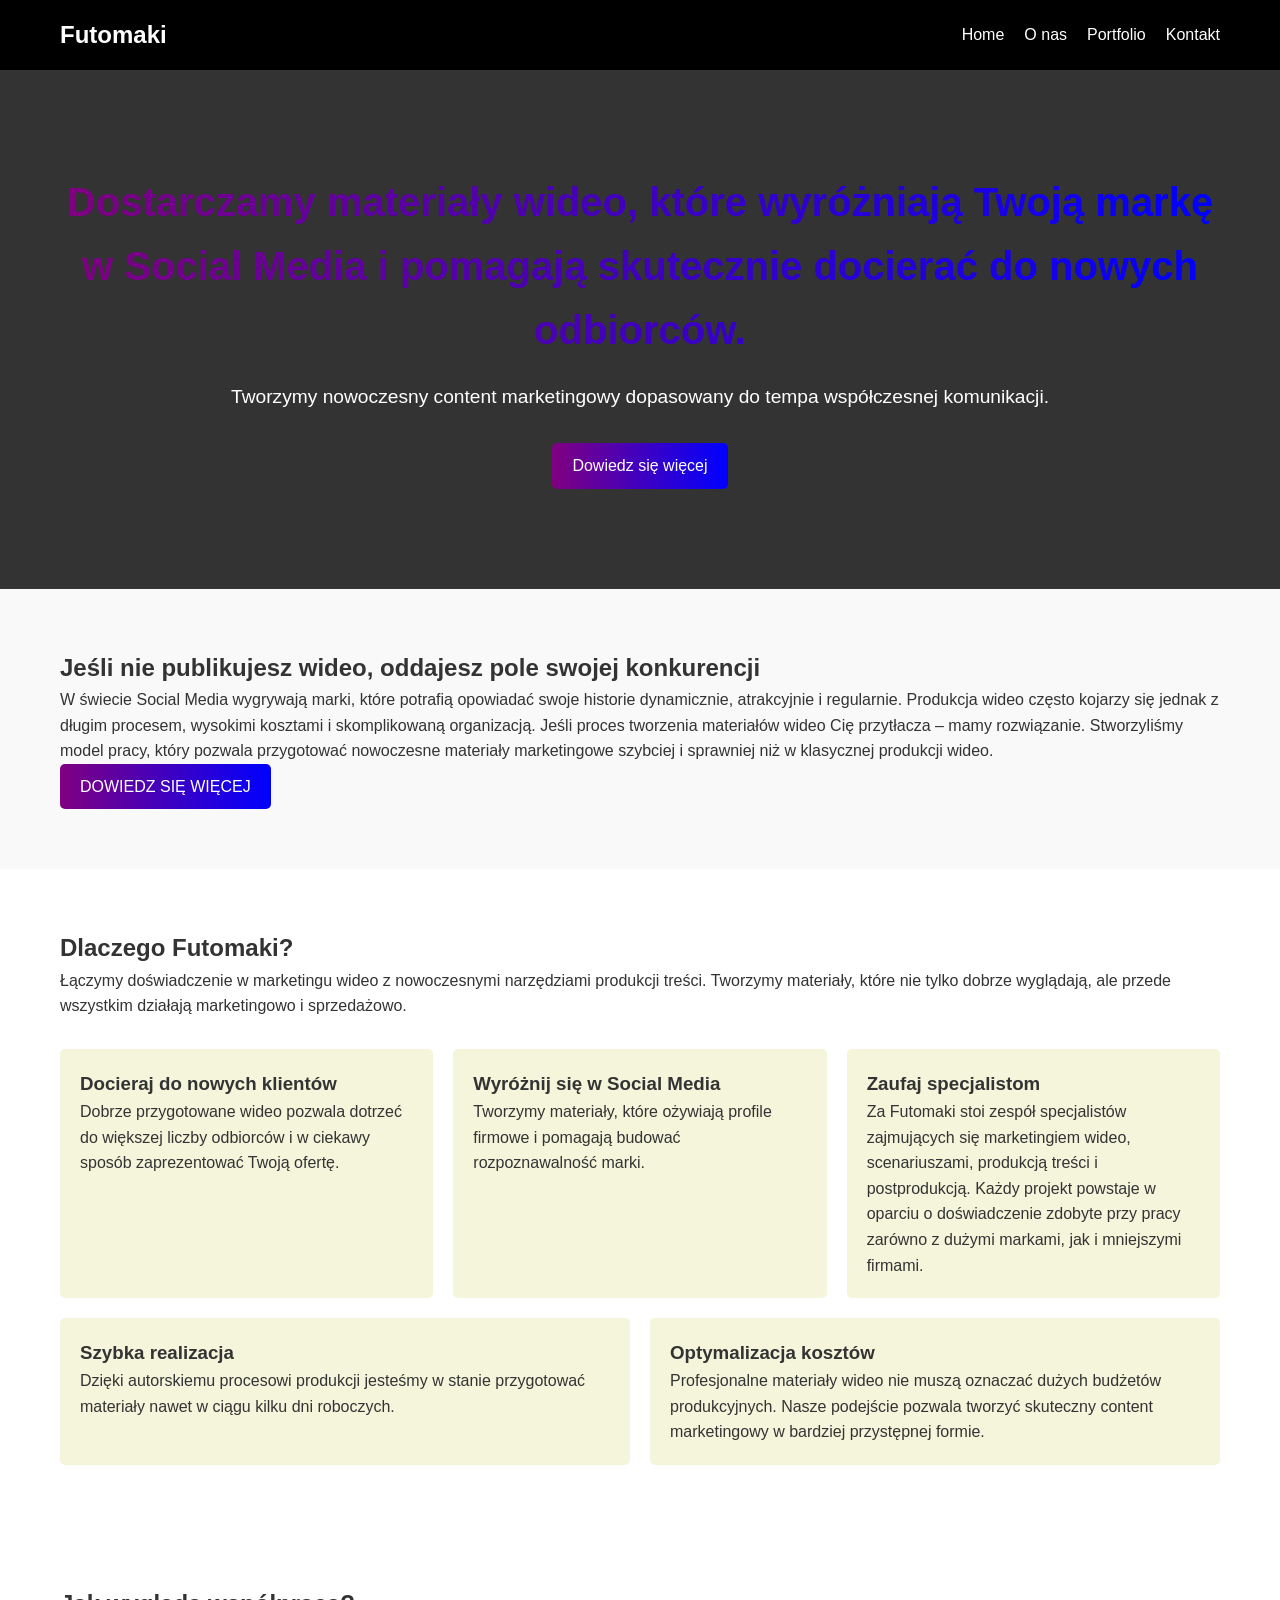
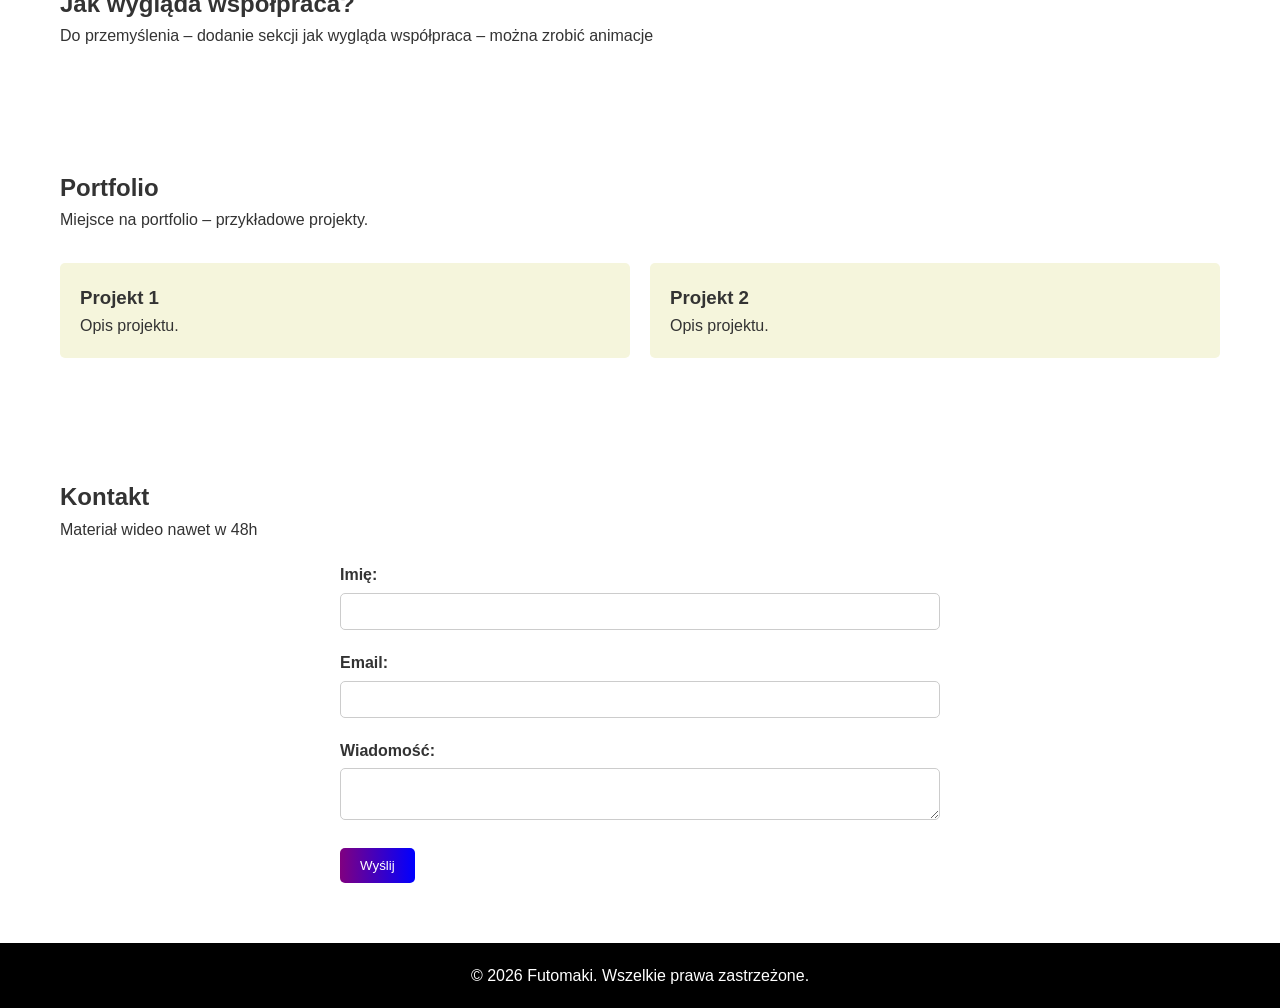
==== index.html @ 2000d6f4 "first commit" ====
<!DOCTYPE html>
<html lang="pl">
<head>
    <meta charset="UTF-8">
    <meta name="viewport" content="width=device-width, initial-scale=1.0">
    <title>Futomaki - Produkcja Materiałów Wideo</title>
    <link rel="stylesheet" href="styles.css">
</head>
<body>
    <header>
        <nav>
            <div class="container">
                <h1>Futomaki</h1>
                <ul>
                    <li><a href="#home">Home</a></li>
                    <li><a href="#about">O nas</a></li>
                    <li><a href="#portfolio">Portfolio</a></li>
                    <li><a href="#contact">Kontakt</a></li>
                </ul>
            </div>
        </nav>
    </header>

    <section id="home" class="hero">
        <div class="container">
            <h2>Dostarczamy materiały wideo, które wyróżniają Twoją markę w Social Media i pomagają skutecznie docierać do nowych odbiorców.</h2>
            <p>Tworzymy nowoczesny content marketingowy dopasowany do tempa współczesnej komunikacji.</p>
            <a href="#about" class="btn">Dowiedz się więcej</a>
        </div>
    </section>

    <section id="about" class="about">
        <div class="container">
            <h2>Jeśli nie publikujesz wideo, oddajesz pole swojej konkurencji</h2>
            <p>W świecie Social Media wygrywają marki, które potrafią opowiadać swoje historie dynamicznie, atrakcyjnie i regularnie. Produkcja wideo często kojarzy się jednak z długim procesem, wysokimi kosztami i skomplikowaną organizacją. Jeśli proces tworzenia materiałów wideo Cię przytłacza – mamy rozwiązanie. Stworzyliśmy model pracy, który pozwala przygotować nowoczesne materiały marketingowe szybciej i sprawniej niż w klasycznej produkcji wideo.</p>
            <a href="#contact" class="btn">DOWIEDZ SIĘ WIĘCEJ</a>
        </div>
    </section>

    <section class="why">
        <div class="container">
            <h2>Dlaczego Futomaki?</h2>
            <p>Łączymy doświadczenie w marketingu wideo z nowoczesnymi narzędziami produkcji treści. Tworzymy materiały, które nie tylko dobrze wyglądają, ale przede wszystkim działają marketingowo i sprzedażowo.</p>
            <div class="benefits">
                <div class="benefit">
                    <h3>Docieraj do nowych klientów</h3>
                    <p>Dobrze przygotowane wideo pozwala dotrzeć do większej liczby odbiorców i w ciekawy sposób zaprezentować Twoją ofertę.</p>
                </div>
                <div class="benefit">
                    <h3>Wyróżnij się w Social Media</h3>
                    <p>Tworzymy materiały, które ożywiają profile firmowe i pomagają budować rozpoznawalność marki.</p>
                </div>
                <div class="benefit">
                    <h3>Zaufaj specjalistom</h3>
                    <p>Za Futomaki stoi zespół specjalistów zajmujących się marketingiem wideo, scenariuszami, produkcją treści i postprodukcją. Każdy projekt powstaje w oparciu o doświadczenie zdobyte przy pracy zarówno z dużymi markami, jak i mniejszymi firmami.</p>
                </div>
                <div class="benefit">
                    <h3>Szybka realizacja</h3>
                    <p>Dzięki autorskiemu procesowi produkcji jesteśmy w stanie przygotować materiały nawet w ciągu kilku dni roboczych.</p>
                </div>
                <div class="benefit">
                    <h3>Optymalizacja kosztów</h3>
                    <p>Profesjonalne materiały wideo nie muszą oznaczać dużych budżetów produkcyjnych. Nasze podejście pozwala tworzyć skuteczny content marketingowy w bardziej przystępnej formie.</p>
                </div>
            </div>
        </div>
    </section>

    <section class="process">
        <div class="container">
            <h2>Jak wygląda współpraca?</h2>
            <p>Do przemyślenia – dodanie sekcji jak wygląda współpraca – można zrobić animacje</p>
            <!-- Placeholder for animations or steps -->
        </div>
    </section>

    <section id="portfolio" class="portfolio">
        <div class="container">
            <h2>Portfolio</h2>
            <p>Miejsce na portfolio – przykładowe projekty.</p>
            <div class="projects">
                <div class="project">
                    <h3>Projekt 1</h3>
                    <p>Opis projektu.</p>
                    <!-- Placeholder for video or image -->
                </div>
                <div class="project">
                    <h3>Projekt 2</h3>
                    <p>Opis projektu.</p>
                </div>
                <!-- Add more as needed -->
            </div>
        </div>
    </section>

    <section id="contact" class="contact">
        <div class="container">
            <h2>Kontakt</h2>
            <p>Materiał wideo nawet w 48h</p>
            <form action="#" method="post">
                <label for="name">Imię:</label>
                <input type="text" id="name" name="name" required>
                
                <label for="email">Email:</label>
                <input type="email" id="email" name="email" required>
                
                <label for="message">Wiadomość:</label>
                <textarea id="message" name="message" required></textarea>
                
                <button type="submit" class="btn">Wyślij</button>
            </form>
        </div>
    </section>

    <footer>
        <div class="container">
            <p>&copy; 2026 Futomaki. Wszelkie prawa zastrzeżone.</p>
        </div>
    </footer>
</body>
</html>
---- styles.css ----
/* Reset and base styles */
* {
    margin: 0;
    padding: 0;
    box-sizing: border-box;
}

body {
    font-family: Arial, sans-serif;
    line-height: 1.6;
    color: #333;
    background-color: #f5f5dc; /* Beżowe tło */
}

.container {
    max-width: 1200px;
    margin: 0 auto;
    padding: 0 20px;
}

/* Header */
header {
    background-color: #000;
    color: #fff;
    padding: 1rem 0;
}

nav .container {
    display: flex;
    justify-content: space-between;
    align-items: center;
}

nav h1 {
    font-size: 1.5rem;
}

nav ul {
    list-style: none;
    display: flex;
}

nav ul li {
    margin-left: 20px;
}

nav ul li a {
    color: #fff;
    text-decoration: none;
}

/* Hero */
.hero {
    background-color: #333;
    color: #fff;
    padding: 100px 0;
    text-align: center;
}

.hero h2 {
    font-size: 2.5rem;
    margin-bottom: 20px;
    background: linear-gradient(to right, #800080, #0000ff); /* Fioletowy do niebieskiego */
    -webkit-background-clip: text;
    -webkit-text-fill-color: transparent;
    background-clip: text;
}

.hero p {
    font-size: 1.2rem;
    margin-bottom: 30px;
}

.btn {
    display: inline-block;
    background: linear-gradient(to right, #800080, #0000ff);
    color: #fff;
    padding: 10px 20px;
    text-decoration: none;
    border-radius: 5px;
    transition: background-color 0.3s;
}

.btn:hover {
    background-color: #0056b3;
}

/* Sections */
.about, .why, .process, .portfolio, .contact {
    padding: 60px 0;
    background-color: #fff;
}

.about {
    background-color: #f9f9f9;
}

.why .benefits {
    display: flex;
    flex-wrap: wrap;
    gap: 20px;
    margin-top: 30px;
}

.benefit {
    flex: 1 1 300px;
    padding: 20px;
    background-color: #f5f5dc;
    border-radius: 5px;
}

.portfolio .projects {
    display: flex;
    flex-wrap: wrap;
    gap: 20px;
    margin-top: 30px;
}

.project {
    flex: 1 1 300px;
    padding: 20px;
    background-color: #f5f5dc;
    border-radius: 5px;
}

/* Contact Form */
.contact form {
    max-width: 600px;
    margin: 0 auto;
}

.contact label {
    display: block;
    margin-top: 20px;
    font-weight: bold;
}

.contact input, .contact textarea {
    width: 100%;
    padding: 10px;
    margin-top: 5px;
    border: 1px solid #ccc;
    border-radius: 5px;
}

.contact button {
    margin-top: 20px;
    padding: 10px 20px;
    background-color: #007bff;
    color: #fff;
    border: none;
    border-radius: 5px;
    cursor: pointer;
}

.contact button:hover {
    background-color: #0056b3;
}

/* Footer */
footer {
    background-color: #000;
    color: #fff;
    text-align: center;
    padding: 20px 0;
}

/* Responsive */
@media (max-width: 768px) {
    nav .container {
        flex-direction: column;
    }
    
    nav ul {
        margin-top: 10px;
    }
    
    .hero h2 {
        font-size: 2rem;
    }
    
    .benefits, .projects {
        flex-direction: column;
    }
}
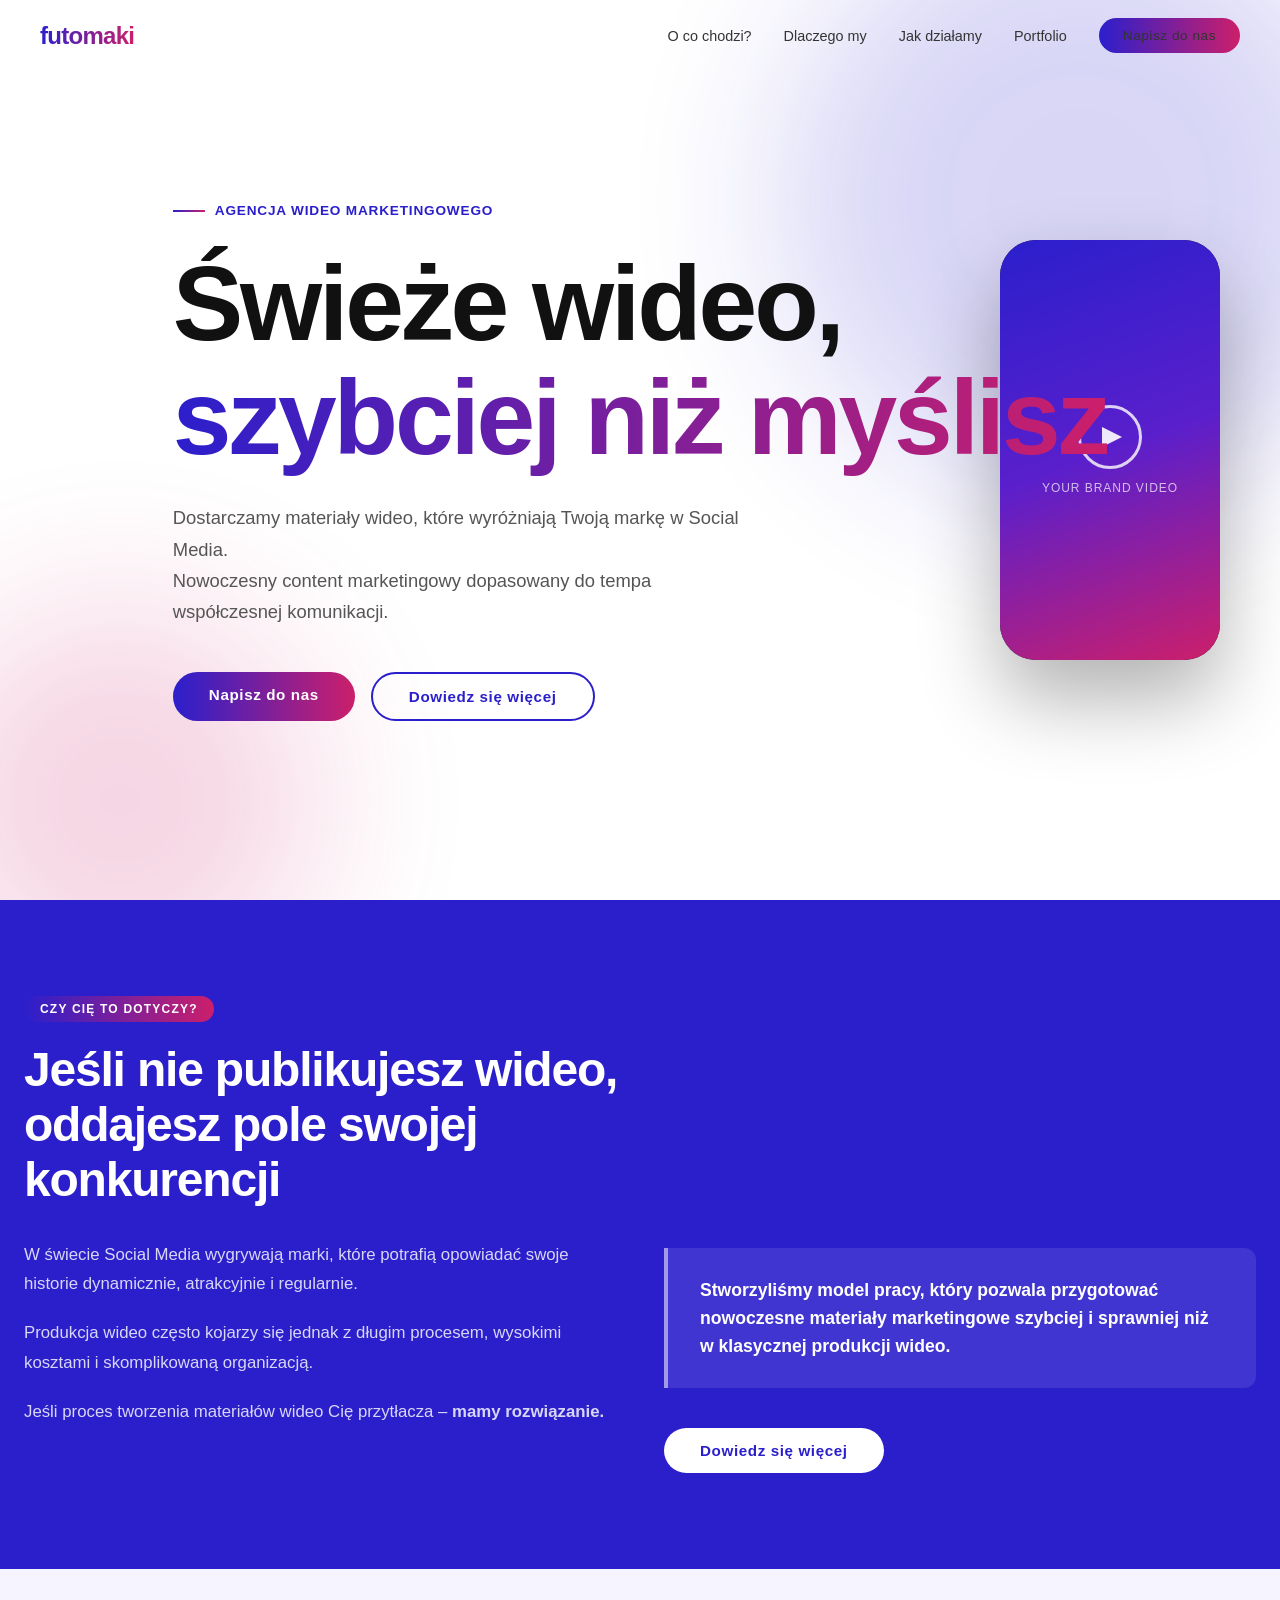
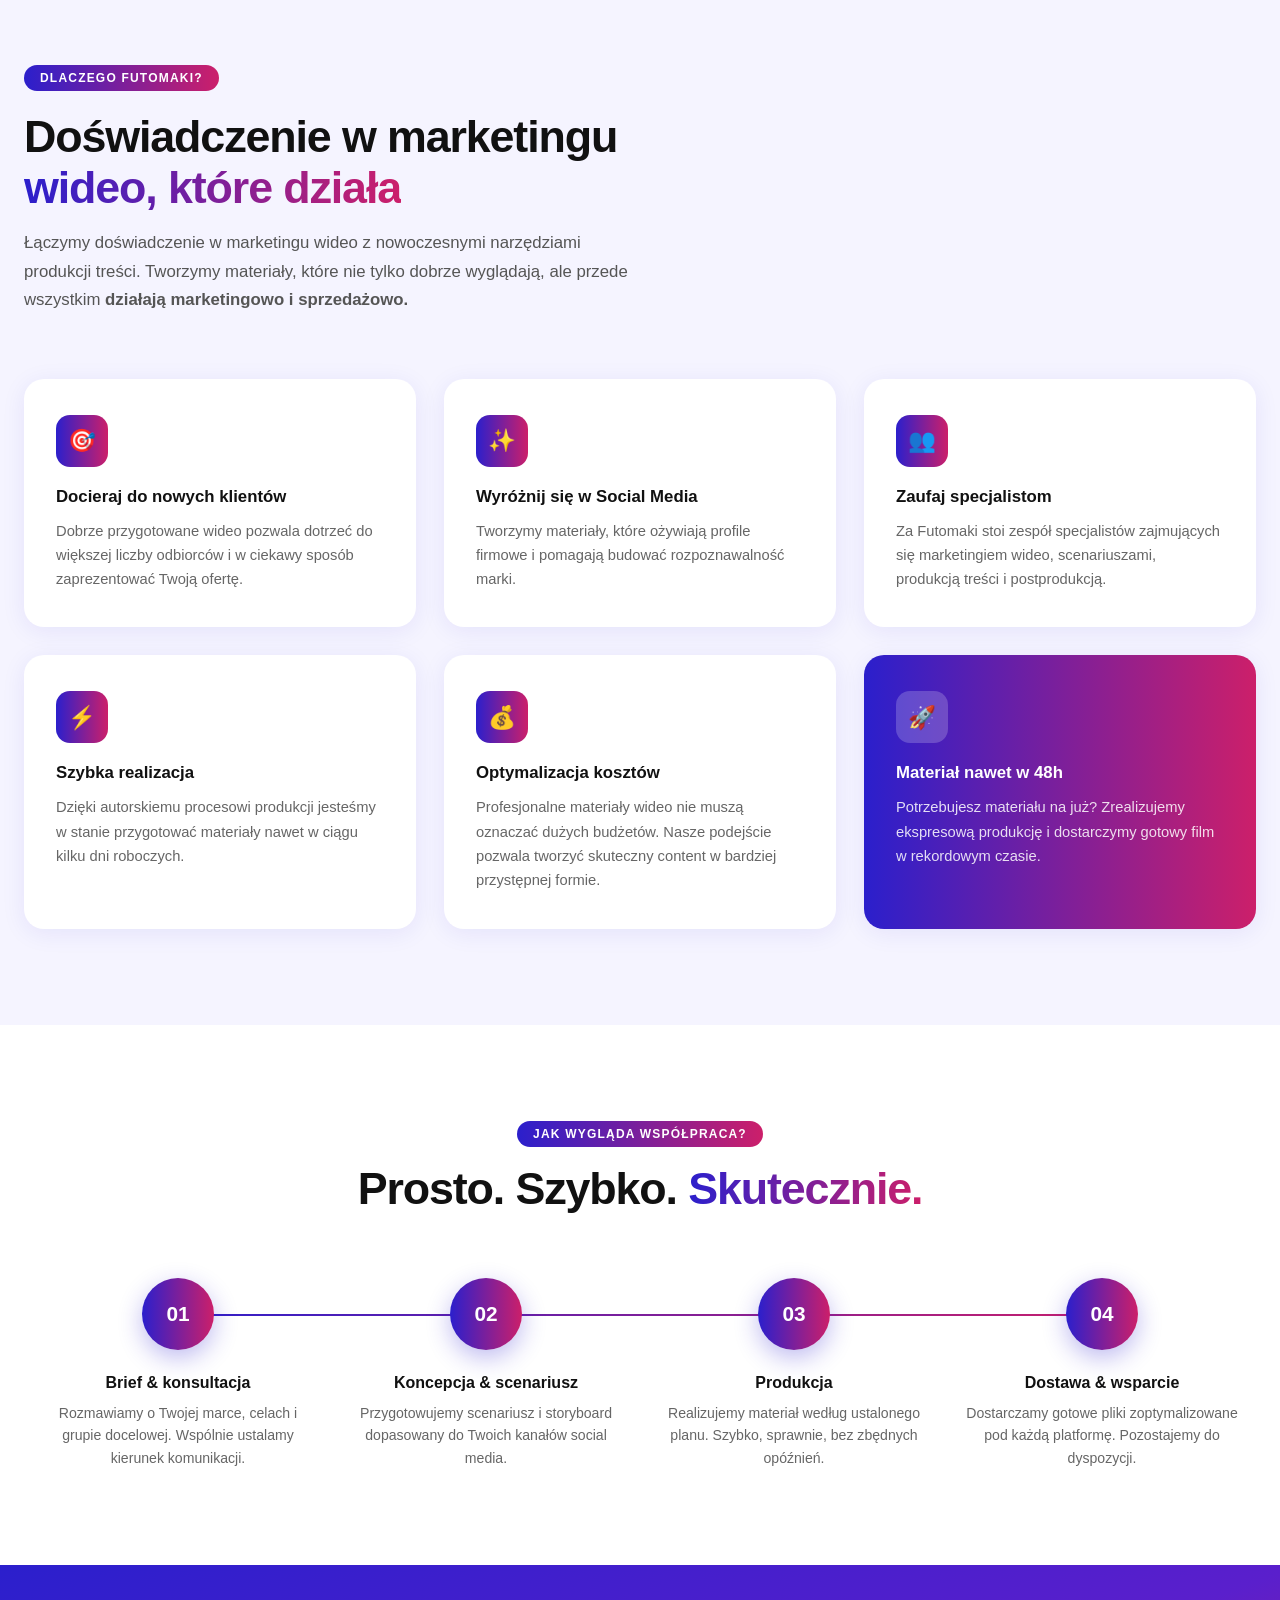
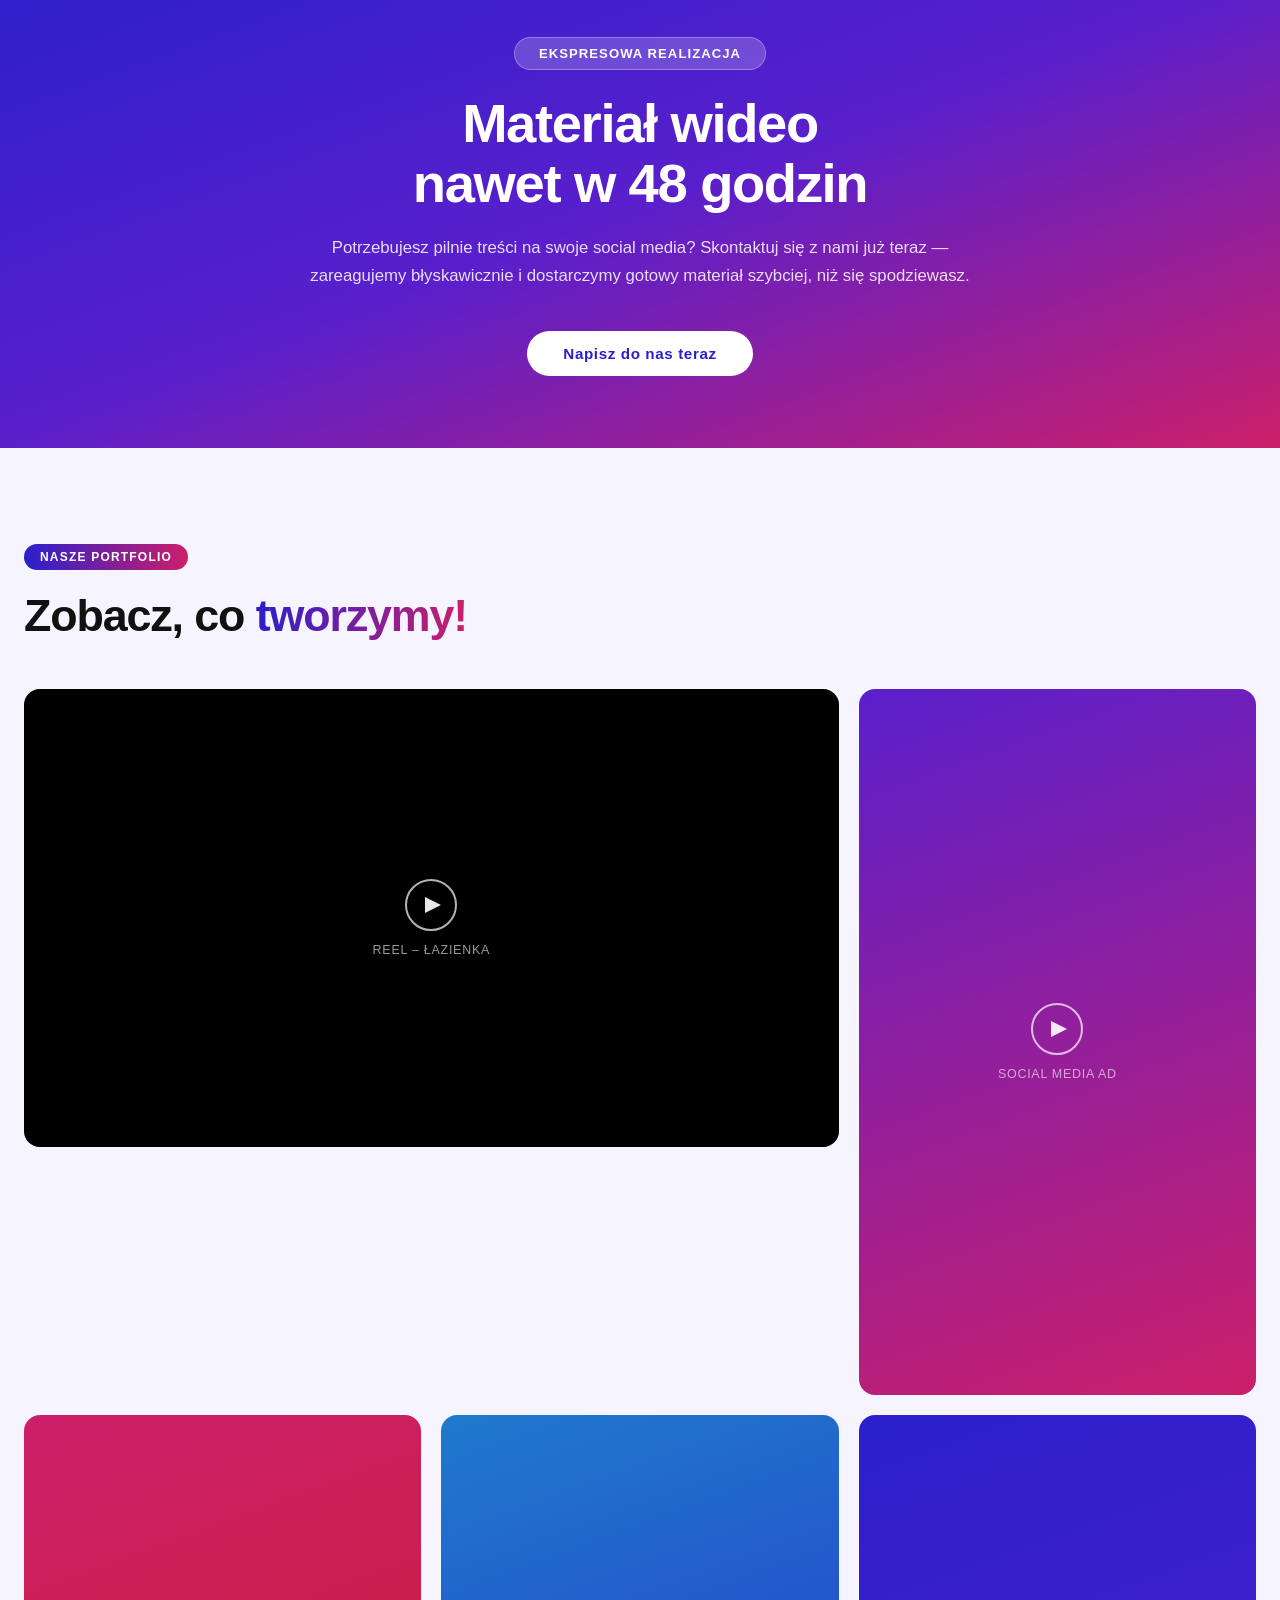
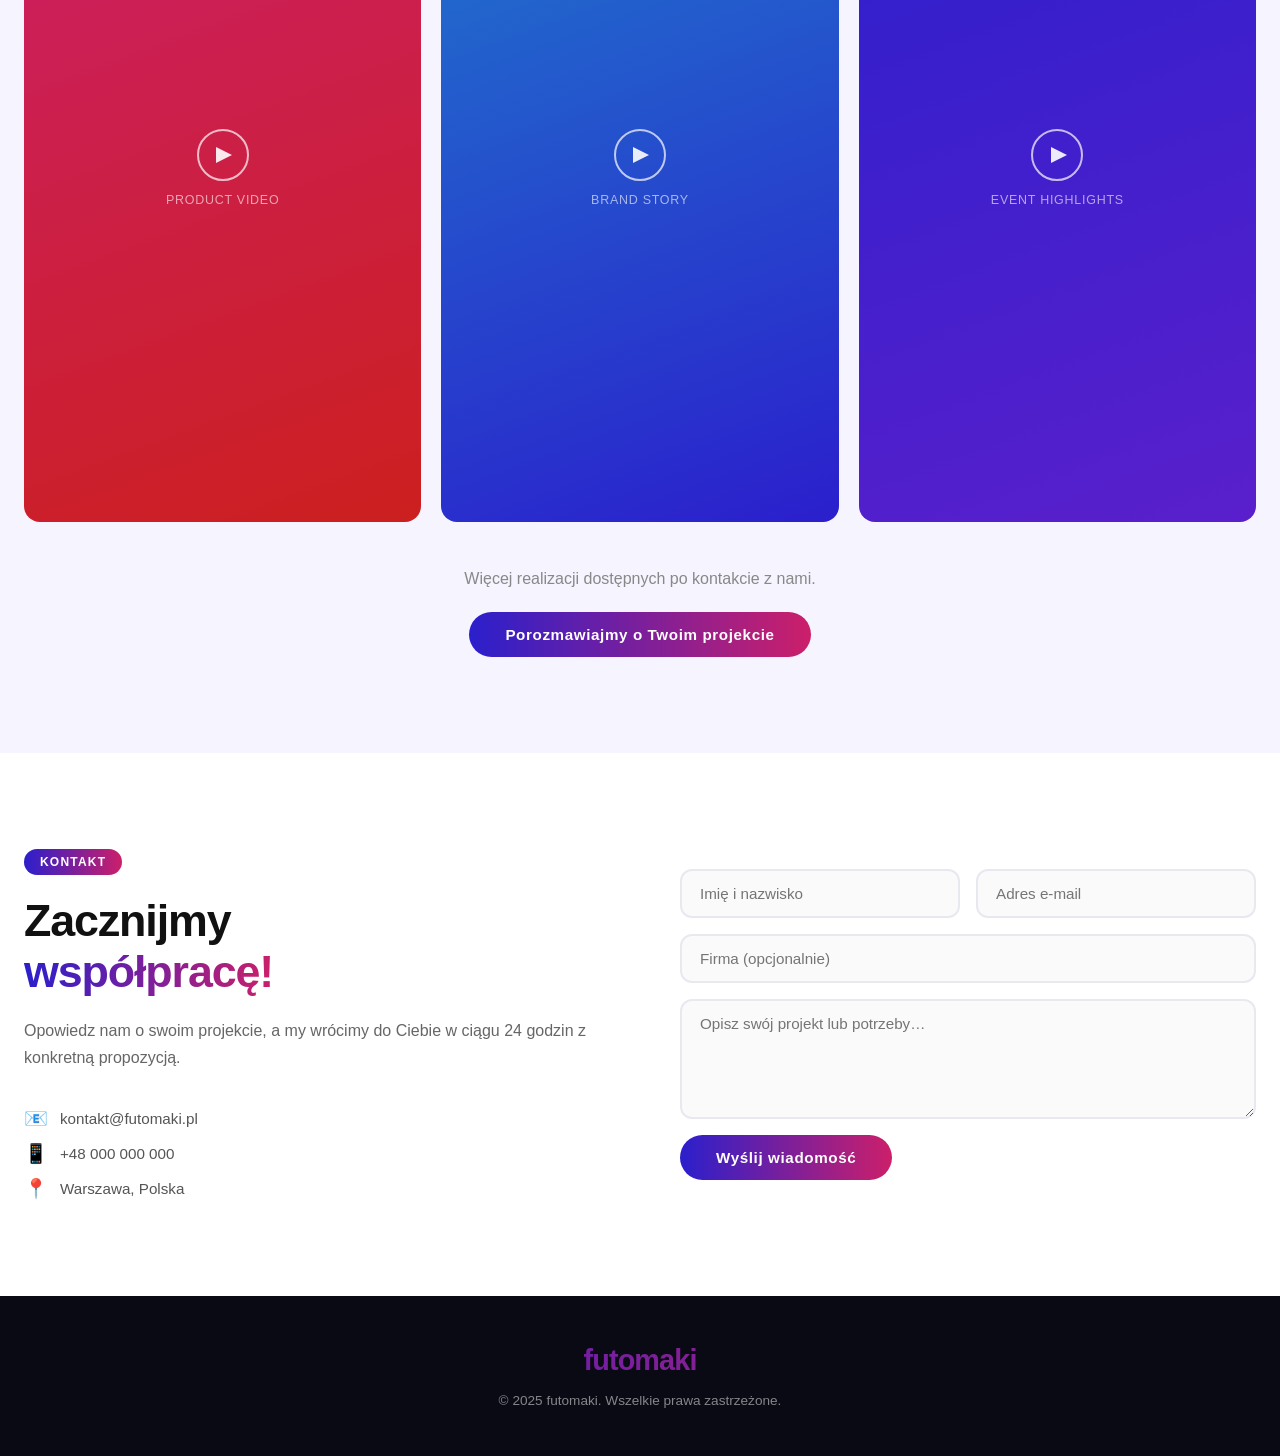
==== commit bc2c6d9f: "Move futomaki site to repo root Co-Authored-By: Claude Sonnet 4.6 <noreply@anthropic.com>" ====
--- a/index.html
+++ b/index.html
@@ -1,121 +1,880 @@
 <!DOCTYPE html>
 <html lang="pl">
 <head>
-    <meta charset="UTF-8">
-    <meta name="viewport" content="width=device-width, initial-scale=1.0">
-    <title>Futomaki - Produkcja Materiałów Wideo</title>
-    <link rel="stylesheet" href="styles.css">
+  <meta charset="UTF-8" />
+  <meta name="viewport" content="width=device-width, initial-scale=1.0" />
+  <title>futomaki – Świeże wideo, szybciej niż myślisz</title>
+  <style>
+    /* ─── Reset & Base ─────────────────────────────────────────── */
+    *, *::before, *::after { box-sizing: border-box; margin: 0; padding: 0; }
+    html { scroll-behavior: smooth; }
+    body {
+      font-family: 'Inter', 'Segoe UI', sans-serif;
+      background: #fff;
+      color: #111;
+      overflow-x: hidden;
+    }
+
+    /* ─── Brand Colors ──────────────────────────────────────────── */
+    :root {
+      --blue:    #2B1FCC;
+      --purple:  #5A1FCC;
+      --pink:    #CC1F6A;
+      --red:     #CC1F1F;
+      --grad:    linear-gradient(90deg, var(--blue), var(--pink));
+      --grad-v:  linear-gradient(160deg, var(--blue) 0%, var(--purple) 50%, var(--pink) 100%);
+      --light:   #f5f4ff;
+    }
+
+    /* ─── Utility ───────────────────────────────────────────────── */
+    .grad-text {
+      background: var(--grad);
+      -webkit-background-clip: text;
+      -webkit-text-fill-color: transparent;
+      background-clip: text;
+    }
+    .btn {
+      display: inline-block;
+      padding: 14px 36px;
+      border-radius: 50px;
+      font-weight: 700;
+      font-size: 0.95rem;
+      letter-spacing: 0.04em;
+      text-decoration: none;
+      cursor: pointer;
+      transition: transform 0.2s, box-shadow 0.2s;
+    }
+    .btn:hover { transform: translateY(-2px); box-shadow: 0 8px 30px rgba(43,31,204,0.35); }
+    .btn-primary {
+      background: var(--grad);
+      color: #fff;
+      border: none;
+    }
+    .btn-outline {
+      background: transparent;
+      color: var(--blue);
+      border: 2px solid var(--blue);
+    }
+    .btn-outline:hover { background: var(--blue); color: #fff; }
+    section { padding: 96px 24px; }
+    .container { max-width: 1500px; margin: 0 auto; }
+    .tag {
+      display: inline-block;
+      background: var(--grad);
+      color: #fff;
+      font-size: 0.75rem;
+      font-weight: 700;
+      letter-spacing: 0.1em;
+      text-transform: uppercase;
+      padding: 6px 16px;
+      border-radius: 50px;
+      margin-bottom: 20px;
+    }
+
+    /* ─── NAV ───────────────────────────────────────────────────── */
+    nav {
+      position: fixed;
+      top: 0; left: 0; right: 0;
+      z-index: 100;
+      padding: 18px 40px;
+      display: flex;
+      align-items: center;
+      justify-content: space-between;
+      transition: background 0.3s, box-shadow 0.3s;
+    }
+    nav.scrolled {
+      background: rgba(255,255,255,0.95);
+      backdrop-filter: blur(10px);
+      box-shadow: 0 2px 20px rgba(0,0,0,0.08);
+    }
+    .nav-logo {
+      font-size: 1.5rem;
+      font-weight: 900;
+      letter-spacing: -0.03em;
+      background: var(--grad);
+      -webkit-background-clip: text;
+      -webkit-text-fill-color: transparent;
+      background-clip: text;
+    }
+    .nav-links { display: flex; gap: 32px; align-items: center; list-style: none; }
+    .nav-links a {
+      text-decoration: none;
+      font-weight: 500;
+      font-size: 0.9rem;
+      color: #333;
+      transition: color 0.2s;
+    }
+    .nav-links a:hover { color: var(--blue); }
+
+    /* ─── HERO ──────────────────────────────────────────────────── */
+    #hero {
+      min-height: 100vh;
+      display: flex;
+      align-items: center;
+      position: relative;
+      overflow: hidden;
+      padding-top: 120px;
+      background: #fff;
+    }
+    .hero-bg {
+      position: absolute;
+      inset: 0;
+      z-index: 0;
+      pointer-events: none;
+    }
+    .hero-blob {
+      position: absolute;
+      border-radius: 50%;
+      filter: blur(80px);
+      opacity: 0.18;
+    }
+    .blob1 { width: 600px; height: 600px; background: var(--blue); top: -100px; right: -100px; }
+    .blob2 { width: 400px; height: 400px; background: var(--pink); bottom: -100px; left: -80px; }
+    .hero-content {
+      position: relative;
+      z-index: 1;
+      max-width: 1000px;
+    }
+    .hero-eyebrow {
+      display: flex;
+      align-items: center;
+      gap: 10px;
+      margin-bottom: 28px;
+      font-size: 0.85rem;
+      font-weight: 600;
+      color: var(--blue);
+      letter-spacing: 0.06em;
+      text-transform: uppercase;
+    }
+    .hero-eyebrow::before {
+      content: '';
+      display: block;
+      width: 32px; height: 2px;
+      background: var(--grad);
+    }
+    h1 {
+      font-size: clamp(3.9rem, 9vw, 6.6rem);
+      font-weight: 900;
+      line-height: 1.08;
+      letter-spacing: -0.03em;
+      margin-bottom: 28px;
+    }
+    .hero-sub {
+      font-size: 1.15rem;
+      line-height: 1.7;
+      color: #555;
+      max-width: 580px;
+      margin-bottom: 44px;
+    }
+    .hero-cta { display: flex; gap: 16px; flex-wrap: wrap; justify-content: flex-start; }
+    .badge-48h {
+      display: inline-flex;
+      align-items: center;
+      gap: 8px;
+      background: #fff;
+      border: 2px solid transparent;
+      background-clip: padding-box;
+      position: relative;
+      padding: 10px 22px;
+      border-radius: 50px;
+      font-weight: 700;
+      font-size: 0.88rem;
+      color: var(--blue);
+      box-shadow: 0 0 0 2px var(--blue);
+      margin-top: 8px;
+    }
+    @keyframes pulse {
+      0%, 100% { transform: scale(1); opacity: 1; }
+      50% { transform: scale(1.4); opacity: 0.6; }
+    }
+    .hero-visual {
+      position: absolute;
+      right: 0; top: 50%;
+      transform: translateY(-50%);
+      width: 480px;
+      pointer-events: none;
+      z-index: 0;
+    }
+    .hero-phone-wrap {
+      position: relative;
+      z-index: 1;
+      display: flex;
+      justify-content: flex-end;
+    }
+    .phone-mock {
+      width: 220px;
+      height: 420px;
+      background: #111;
+      border-radius: 36px;
+      box-shadow: 0 40px 80px rgba(0,0,0,0.3);
+      overflow: hidden;
+      position: relative;
+    }
+    .phone-screen {
+      width: 100%; height: 100%;
+      background: var(--grad-v);
+      display: flex;
+      flex-direction: column;
+      align-items: center;
+      justify-content: center;
+      gap: 12px;
+    }
+    .phone-play {
+      width: 64px; height: 64px;
+      border: 3px solid rgba(255,255,255,0.8);
+      border-radius: 50%;
+      display: flex; align-items: center; justify-content: center;
+    }
+    .phone-play::after {
+      content: '';
+      border-style: solid;
+      border-width: 10px 0 10px 20px;
+      border-color: transparent transparent transparent rgba(255,255,255,0.9);
+      margin-left: 4px;
+    }
+    .phone-label {
+      color: rgba(255,255,255,0.7);
+      font-size: 0.75rem;
+      letter-spacing: 0.08em;
+      text-transform: uppercase;
+    }
+
+    /* ─── PROBLEM ───────────────────────────────────────────────── */
+    #problem {
+      background: var(--blue);
+      color: #fff;
+    }
+    #problem h2 {
+      font-size: clamp(2rem, 4vw, 3rem);
+      font-weight: 900;
+      line-height: 1.15;
+      letter-spacing: -0.025em;
+      margin-bottom: 32px;
+      max-width: 700px;
+    }
+    #problem .problem-body {
+      display: grid;
+      grid-template-columns: 1fr 1fr;
+      gap: 48px;
+      align-items: start;
+    }
+    .problem-text p {
+      font-size: 1.05rem;
+      line-height: 1.75;
+      color: rgba(255,255,255,0.82);
+      margin-bottom: 20px;
+    }
+    .problem-highlight {
+      background: rgba(255,255,255,0.1);
+      border-left: 4px solid rgba(255,255,255,0.5);
+      border-radius: 0 12px 12px 0;
+      padding: 28px 32px;
+      font-size: 1.1rem;
+      font-weight: 600;
+      line-height: 1.6;
+      color: #fff;
+      margin-top: 8px;
+    }
+    .problem-cta { margin-top: 40px; }
+
+    /* ─── WHY ───────────────────────────────────────────────────── */
+    #why { background: var(--light); }
+    #why h2 {
+      font-size: clamp(1.8rem, 3.5vw, 2.8rem);
+      font-weight: 900;
+      letter-spacing: -0.025em;
+      margin-bottom: 16px;
+    }
+    #why .why-intro {
+      font-size: 1.05rem;
+      color: #555;
+      max-width: 620px;
+      line-height: 1.7;
+      margin-bottom: 64px;
+    }
+    .features {
+      display: grid;
+      grid-template-columns: repeat(3, 1fr);
+      gap: 28px;
+    }
+    .feature-card {
+      background: #fff;
+      border-radius: 20px;
+      padding: 36px 32px;
+      box-shadow: 0 4px 24px rgba(43,31,204,0.08);
+      transition: transform 0.25s, box-shadow 0.25s;
+      position: relative;
+      overflow: hidden;
+    }
+    .feature-card::before {
+      content: '';
+      position: absolute;
+      top: 0; left: 0; right: 0;
+      height: 4px;
+      background: var(--grad);
+      transform: scaleX(0);
+      transform-origin: left;
+      transition: transform 0.3s;
+    }
+    .feature-card:hover { transform: translateY(-6px); box-shadow: 0 12px 40px rgba(43,31,204,0.15); }
+    .feature-card:hover::before { transform: scaleX(1); }
+    .feature-icon {
+      width: 52px; height: 52px;
+      border-radius: 14px;
+      background: var(--grad);
+      display: flex; align-items: center; justify-content: center;
+      margin-bottom: 20px;
+      font-size: 1.4rem;
+    }
+    .feature-card h3 {
+      font-size: 1.05rem;
+      font-weight: 800;
+      margin-bottom: 12px;
+      color: #111;
+    }
+    .feature-card p {
+      font-size: 0.92rem;
+      line-height: 1.65;
+      color: #666;
+    }
+
+    /* ─── PROCESS (How it works) ────────────────────────────────── */
+    #process { background: #fff; }
+    #process h2 {
+      font-size: clamp(1.8rem, 3.5vw, 2.8rem);
+      font-weight: 900;
+      letter-spacing: -0.025em;
+      margin-bottom: 64px;
+      text-align: center;
+    }
+    .steps {
+      display: flex;
+      gap: 0;
+      position: relative;
+    }
+    .steps::before {
+      content: '';
+      position: absolute;
+      top: 36px; left: 10%; right: 10%;
+      height: 2px;
+      background: var(--grad);
+      z-index: 0;
+    }
+    .step {
+      flex: 1;
+      display: flex;
+      flex-direction: column;
+      align-items: center;
+      text-align: center;
+      padding: 0 16px;
+      position: relative;
+      z-index: 1;
+      opacity: 0;
+      transform: translateY(30px);
+      transition: opacity 0.5s, transform 0.5s;
+    }
+    .step.visible { opacity: 1; transform: translateY(0); }
+    .step:nth-child(1) { transition-delay: 0s; }
+    .step:nth-child(2) { transition-delay: 0.15s; }
+    .step:nth-child(3) { transition-delay: 0.3s; }
+    .step:nth-child(4) { transition-delay: 0.45s; }
+    .step-num {
+      width: 72px; height: 72px;
+      border-radius: 50%;
+      background: var(--grad);
+      color: #fff;
+      font-size: 1.3rem;
+      font-weight: 900;
+      display: flex; align-items: center; justify-content: center;
+      margin-bottom: 24px;
+      box-shadow: 0 8px 24px rgba(43,31,204,0.3);
+    }
+    .step h3 { font-size: 1rem; font-weight: 800; margin-bottom: 10px; }
+    .step p { font-size: 0.88rem; color: #666; line-height: 1.6; }
+
+    /* ─── 48H BANNER ────────────────────────────────────────────── */
+    #banner {
+      padding: 72px 24px;
+      background: var(--grad-v);
+      text-align: center;
+      color: #fff;
+    }
+    .banner-inner { max-width: 700px; margin: 0 auto; }
+    .banner-chip {
+      display: inline-block;
+      background: rgba(255,255,255,0.2);
+      backdrop-filter: blur(8px);
+      border: 1px solid rgba(255,255,255,0.3);
+      border-radius: 50px;
+      padding: 8px 24px;
+      font-size: 0.82rem;
+      font-weight: 700;
+      letter-spacing: 0.08em;
+      text-transform: uppercase;
+      margin-bottom: 24px;
+    }
+    #banner h2 {
+      font-size: clamp(2rem, 5vw, 3.4rem);
+      font-weight: 900;
+      line-height: 1.1;
+      letter-spacing: -0.025em;
+      margin-bottom: 20px;
+    }
+    #banner p { font-size: 1.05rem; opacity: 0.85; margin-bottom: 40px; line-height: 1.7; }
+    .btn-white {
+      background: #fff;
+      color: var(--blue);
+      font-weight: 800;
+    }
+    .btn-white:hover { background: #f0eeff; }
+
+    /* ─── PORTFOLIO ─────────────────────────────────────────────── */
+    #portfolio { background: var(--light); }
+    #portfolio h2 {
+      font-size: clamp(1.8rem, 3.5vw, 2.8rem);
+      font-weight: 900;
+      letter-spacing: -0.025em;
+      margin-bottom: 48px;
+    }
+    .portfolio-grid {
+      display: grid;
+      grid-template-columns: repeat(3, 1fr);
+      gap: 20px;
+    }
+    .portfolio-item {
+      border-radius: 16px;
+      overflow: hidden;
+      position: relative;
+      background: var(--blue);
+      aspect-ratio: 9/16;
+      cursor: pointer;
+      transition: transform 0.25s;
+    }
+    .portfolio-item:first-child {
+      grid-row: span 2;
+      aspect-ratio: auto;
+    }
+    .portfolio-item:hover { transform: scale(1.02); }
+    .portfolio-thumb {
+      width: 100%; height: 100%;
+      background: var(--grad-v);
+      display: flex; align-items: center; justify-content: center;
+      flex-direction: column;
+      gap: 12px;
+      color: #fff;
+    }
+    .portfolio-thumb .play-icon {
+      width: 52px; height: 52px;
+      border: 2px solid rgba(255,255,255,0.7);
+      border-radius: 50%;
+      display: flex; align-items: center; justify-content: center;
+    }
+    .portfolio-thumb .play-icon::after {
+      content: '';
+      border-style: solid;
+      border-width: 8px 0 8px 16px;
+      border-color: transparent transparent transparent rgba(255,255,255,0.9);
+      margin-left: 3px;
+    }
+    .portfolio-label {
+      font-size: 0.78rem;
+      color: rgba(255,255,255,0.6);
+      letter-spacing: 0.06em;
+      text-transform: uppercase;
+    }
+    .portfolio-cta {
+      text-align: center;
+      margin-top: 48px;
+    }
+
+    /* ─── CONTACT ───────────────────────────────────────────────── */
+    #contact { background: #fff; }
+    #contact .container {
+      display: grid;
+      grid-template-columns: 1fr 1fr;
+      gap: 80px;
+      align-items: center;
+    }
+    #contact h2 {
+      font-size: clamp(1.8rem, 3.5vw, 2.8rem);
+      font-weight: 900;
+      letter-spacing: -0.025em;
+      margin-bottom: 20px;
+    }
+    #contact .contact-sub {
+      font-size: 1rem;
+      color: #666;
+      line-height: 1.7;
+      margin-bottom: 36px;
+    }
+    .contact-form { display: flex; flex-direction: column; gap: 16px; }
+    .form-row { display: grid; grid-template-columns: 1fr 1fr; gap: 16px; }
+    input, textarea {
+      width: 100%;
+      padding: 14px 18px;
+      border: 2px solid #e8e8f0;
+      border-radius: 12px;
+      font-size: 0.95rem;
+      font-family: inherit;
+      outline: none;
+      transition: border-color 0.2s;
+      background: #fafafa;
+      color: #111;
+    }
+    input:focus, textarea:focus { border-color: var(--blue); background: #fff; }
+    textarea { min-height: 120px; resize: vertical; }
+    .form-btn { align-self: flex-start; }
+
+    /* ─── FOOTER ────────────────────────────────────────────────── */
+    footer {
+      background: #0a0a14;
+      color: rgba(255,255,255,0.5);
+      padding: 48px 24px;
+      text-align: center;
+    }
+    .footer-inner { max-width: 1100px; margin: 0 auto; }
+    .footer-logo {
+      font-size: 1.8rem;
+      font-weight: 900;
+      letter-spacing: -0.03em;
+      background: var(--grad);
+      -webkit-background-clip: text;
+      -webkit-text-fill-color: transparent;
+      background-clip: text;
+      margin-bottom: 16px;
+    }
+    footer p { font-size: 0.85rem; }
+
+    /* ─── Reveal animations ─────────────────────────────────────── */
+    .reveal {
+      opacity: 0;
+      transform: translateY(40px);
+      transition: opacity 0.6s ease, transform 0.6s ease;
+    }
+    .reveal.visible {
+      opacity: 1;
+      transform: translateY(0);
+    }
+
+    /* ─── Responsive ────────────────────────────────────────────── */
+    @media (max-width: 900px) {
+      #problem .problem-body { grid-template-columns: 1fr; }
+      .features { grid-template-columns: 1fr 1fr; }
+      .steps { flex-direction: column; gap: 32px; }
+      .steps::before { display: none; }
+      .portfolio-grid { grid-template-columns: 1fr 1fr; }
+      .portfolio-item:first-child { grid-row: span 1; }
+      #contact .container { grid-template-columns: 1fr; gap: 40px; }
+      .hero-visual { display: none; }
+    }
+    @media (max-width: 600px) {
+      section { padding: 64px 20px; }
+      .features { grid-template-columns: 1fr; }
+      .portfolio-grid { grid-template-columns: 1fr; }
+      .portfolio-item { aspect-ratio: 16/9; }
+      .portfolio-item:first-child { grid-row: span 1; }
+      .form-row { grid-template-columns: 1fr; }
+      nav { padding: 14px 20px; }
+      .nav-links { display: none; }
+    }
+  </style>
 </head>
 <body>
-    <header>
-        <nav>
-            <div class="container">
-                <h1>Futomaki</h1>
-                <ul>
-                    <li><a href="#home">Home</a></li>
-                    <li><a href="#about">O nas</a></li>
-                    <li><a href="#portfolio">Portfolio</a></li>
-                    <li><a href="#contact">Kontakt</a></li>
-                </ul>
-            </div>
-        </nav>
-    </header>
-
-    <section id="home" class="hero">
-        <div class="container">
-            <h2>Dostarczamy materiały wideo, które wyróżniają Twoją markę w Social Media i pomagają skutecznie docierać do nowych odbiorców.</h2>
-            <p>Tworzymy nowoczesny content marketingowy dopasowany do tempa współczesnej komunikacji.</p>
-            <a href="#about" class="btn">Dowiedz się więcej</a>
-        </div>
-    </section>
-
-    <section id="about" class="about">
-        <div class="container">
-            <h2>Jeśli nie publikujesz wideo, oddajesz pole swojej konkurencji</h2>
-            <p>W świecie Social Media wygrywają marki, które potrafią opowiadać swoje historie dynamicznie, atrakcyjnie i regularnie. Produkcja wideo często kojarzy się jednak z długim procesem, wysokimi kosztami i skomplikowaną organizacją. Jeśli proces tworzenia materiałów wideo Cię przytłacza – mamy rozwiązanie. Stworzyliśmy model pracy, który pozwala przygotować nowoczesne materiały marketingowe szybciej i sprawniej niż w klasycznej produkcji wideo.</p>
-            <a href="#contact" class="btn">DOWIEDZ SIĘ WIĘCEJ</a>
-        </div>
-    </section>
-
-    <section class="why">
-        <div class="container">
-            <h2>Dlaczego Futomaki?</h2>
-            <p>Łączymy doświadczenie w marketingu wideo z nowoczesnymi narzędziami produkcji treści. Tworzymy materiały, które nie tylko dobrze wyglądają, ale przede wszystkim działają marketingowo i sprzedażowo.</p>
-            <div class="benefits">
-                <div class="benefit">
-                    <h3>Docieraj do nowych klientów</h3>
-                    <p>Dobrze przygotowane wideo pozwala dotrzeć do większej liczby odbiorców i w ciekawy sposób zaprezentować Twoją ofertę.</p>
-                </div>
-                <div class="benefit">
-                    <h3>Wyróżnij się w Social Media</h3>
-                    <p>Tworzymy materiały, które ożywiają profile firmowe i pomagają budować rozpoznawalność marki.</p>
-                </div>
-                <div class="benefit">
-                    <h3>Zaufaj specjalistom</h3>
-                    <p>Za Futomaki stoi zespół specjalistów zajmujących się marketingiem wideo, scenariuszami, produkcją treści i postprodukcją. Każdy projekt powstaje w oparciu o doświadczenie zdobyte przy pracy zarówno z dużymi markami, jak i mniejszymi firmami.</p>
-                </div>
-                <div class="benefit">
-                    <h3>Szybka realizacja</h3>
-                    <p>Dzięki autorskiemu procesowi produkcji jesteśmy w stanie przygotować materiały nawet w ciągu kilku dni roboczych.</p>
-                </div>
-                <div class="benefit">
-                    <h3>Optymalizacja kosztów</h3>
-                    <p>Profesjonalne materiały wideo nie muszą oznaczać dużych budżetów produkcyjnych. Nasze podejście pozwala tworzyć skuteczny content marketingowy w bardziej przystępnej formie.</p>
-                </div>
-            </div>
-        </div>
-    </section>
-
-    <section class="process">
-        <div class="container">
-            <h2>Jak wygląda współpraca?</h2>
-            <p>Do przemyślenia – dodanie sekcji jak wygląda współpraca – można zrobić animacje</p>
-            <!-- Placeholder for animations or steps -->
-        </div>
-    </section>
-
-    <section id="portfolio" class="portfolio">
-        <div class="container">
-            <h2>Portfolio</h2>
-            <p>Miejsce na portfolio – przykładowe projekty.</p>
-            <div class="projects">
-                <div class="project">
-                    <h3>Projekt 1</h3>
-                    <p>Opis projektu.</p>
-                    <!-- Placeholder for video or image -->
-                </div>
-                <div class="project">
-                    <h3>Projekt 2</h3>
-                    <p>Opis projektu.</p>
-                </div>
-                <!-- Add more as needed -->
-            </div>
-        </div>
-    </section>
-
-    <section id="contact" class="contact">
-        <div class="container">
-            <h2>Kontakt</h2>
-            <p>Materiał wideo nawet w 48h</p>
-            <form action="#" method="post">
-                <label for="name">Imię:</label>
-                <input type="text" id="name" name="name" required>
-                
-                <label for="email">Email:</label>
-                <input type="email" id="email" name="email" required>
-                
-                <label for="message">Wiadomość:</label>
-                <textarea id="message" name="message" required></textarea>
-                
-                <button type="submit" class="btn">Wyślij</button>
-            </form>
-        </div>
-    </section>
-
-    <footer>
-        <div class="container">
-            <p>&copy; 2026 Futomaki. Wszelkie prawa zastrzeżone.</p>
-        </div>
-    </footer>
+
+<!-- ─── NAV ─────────────────────────────────────────────────────── -->
+<nav id="navbar">
+  <div class="nav-logo">futomaki</div>
+  <ul class="nav-links">
+    <li><a href="#problem">O co chodzi?</a></li>
+    <li><a href="#why">Dlaczego my</a></li>
+    <li><a href="#process">Jak działamy</a></li>
+    <li><a href="#portfolio">Portfolio</a></li>
+    <li><a href="#contact" class="btn btn-primary" style="padding:10px 24px;font-size:0.85rem;">Napisz do nas</a></li>
+  </ul>
+</nav>
+
+<!-- ─── HERO ─────────────────────────────────────────────────────── -->
+<section id="hero">
+  <div class="hero-bg">
+    <div class="hero-blob blob1"></div>
+    <div class="hero-blob blob2"></div>
+  </div>
+  <div class="container">
+    <div class="hero-content">
+      <div class="hero-eyebrow">Agencja wideo marketingowego</div>
+      <h1>Świeże wideo,<br><span class="grad-text">szybciej niż myślisz</span></h1>
+      <p class="hero-sub">
+        Dostarczamy materiały wideo, które wyróżniają Twoją markę w Social Media.<br>
+        Nowoczesny content marketingowy dopasowany do tempa współczesnej komunikacji.
+      </p>
+      <div class="hero-cta">
+        <a href="#contact" class="btn btn-primary">Napisz do nas</a>
+        <a href="#why" class="btn btn-outline">Dowiedz się więcej</a>
+      </div>
+    </div>
+  </div>
+  <!-- Decorative phone -->
+  <div class="hero-visual" aria-hidden="true">
+    <div class="hero-phone-wrap" style="padding-right:60px;">
+      <div class="phone-mock">
+        <div class="phone-screen">
+          <div class="phone-play"></div>
+          <span class="phone-label">your brand video</span>
+        </div>
+      </div>
+    </div>
+  </div>
+</section>
+
+<!-- ─── PROBLEM ───────────────────────────────────────────────────── -->
+<section id="problem">
+  <div class="container">
+    <div class="tag">Czy Cię to dotyczy?</div>
+    <h2>Jeśli nie publikujesz wideo,<br>oddajesz pole swojej konkurencji</h2>
+    <div class="problem-body">
+      <div class="problem-text reveal">
+        <p>W świecie Social Media wygrywają marki, które potrafią opowiadać swoje historie dynamicznie, atrakcyjnie i regularnie.</p>
+        <p>Produkcja wideo często kojarzy się jednak z długim procesem, wysokimi kosztami i skomplikowaną organizacją.</p>
+        <p>Jeśli proces tworzenia materiałów wideo Cię przytłacza – <strong>mamy rozwiązanie.</strong></p>
+      </div>
+      <div class="reveal" style="transition-delay:0.15s;">
+        <div class="problem-highlight">
+          Stworzyliśmy model pracy, który pozwala przygotować nowoczesne materiały marketingowe szybciej i sprawniej niż w klasycznej produkcji wideo.
+        </div>
+        <div class="problem-cta">
+          <a href="#why" class="btn btn-white btn-primary" style="background:#fff;color:var(--blue);font-weight:800;">Dowiedz się więcej</a>
+        </div>
+      </div>
+    </div>
+  </div>
+</section>
+
+<!-- ─── WHY ───────────────────────────────────────────────────────── -->
+<section id="why">
+  <div class="container">
+    <div class="tag">Dlaczego futomaki?</div>
+    <h2>Doświadczenie w marketingu<br><span class="grad-text">wideo, które działa</span></h2>
+    <p class="why-intro reveal">
+      Łączymy doświadczenie w marketingu wideo z nowoczesnymi narzędziami produkcji treści.
+      Tworzymy materiały, które nie tylko dobrze wyglądają, ale przede wszystkim <strong>działają marketingowo i sprzedażowo.</strong>
+    </p>
+
+    <div class="features">
+      <div class="feature-card reveal">
+        <div class="feature-icon">🎯</div>
+        <h3>Docieraj do nowych klientów</h3>
+        <p>Dobrze przygotowane wideo pozwala dotrzeć do większej liczby odbiorców i w ciekawy sposób zaprezentować Twoją ofertę.</p>
+      </div>
+      <div class="feature-card reveal" style="transition-delay:0.1s;">
+        <div class="feature-icon">✨</div>
+        <h3>Wyróżnij się w Social Media</h3>
+        <p>Tworzymy materiały, które ożywiają profile firmowe i pomagają budować rozpoznawalność marki.</p>
+      </div>
+      <div class="feature-card reveal" style="transition-delay:0.2s;">
+        <div class="feature-icon">👥</div>
+        <h3>Zaufaj specjalistom</h3>
+        <p>Za Futomaki stoi zespół specjalistów zajmujących się marketingiem wideo, scenariuszami, produkcją treści i postprodukcją.</p>
+      </div>
+      <div class="feature-card reveal" style="transition-delay:0.3s;">
+        <div class="feature-icon">⚡</div>
+        <h3>Szybka realizacja</h3>
+        <p>Dzięki autorskiemu procesowi produkcji jesteśmy w stanie przygotować materiały nawet w ciągu kilku dni roboczych.</p>
+      </div>
+      <div class="feature-card reveal" style="transition-delay:0.4s;">
+        <div class="feature-icon">💰</div>
+        <h3>Optymalizacja kosztów</h3>
+        <p>Profesjonalne materiały wideo nie muszą oznaczać dużych budżetów. Nasze podejście pozwala tworzyć skuteczny content w bardziej przystępnej formie.</p>
+      </div>
+      <div class="feature-card reveal" style="transition-delay:0.5s; background: var(--grad); color:#fff;">
+        <div class="feature-icon" style="background:rgba(255,255,255,0.2);">🚀</div>
+        <h3 style="color:#fff;">Materiał nawet w 48h</h3>
+        <p style="color:rgba(255,255,255,0.85);">Potrzebujesz materiału na już? Zrealizujemy ekspresową produkcję i dostarczymy gotowy film w rekordowym czasie.</p>
+      </div>
+    </div>
+  </div>
+</section>
+
+<!-- ─── PROCESS ───────────────────────────────────────────────────── -->
+<section id="process">
+  <div class="container">
+    <div class="tag" style="display:block;text-align:center;width:fit-content;margin:0 auto 16px;">Jak wygląda współpraca?</div>
+    <h2>Prosto. Szybko. <span class="grad-text">Skutecznie.</span></h2>
+    <div class="steps">
+      <div class="step">
+        <div class="step-num">01</div>
+        <h3>Brief & konsultacja</h3>
+        <p>Rozmawiamy o Twojej marce, celach i grupie docelowej. Wspólnie ustalamy kierunek komunikacji.</p>
+      </div>
+      <div class="step">
+        <div class="step-num">02</div>
+        <h3>Koncepcja & scenariusz</h3>
+        <p>Przygotowujemy scenariusz i storyboard dopasowany do Twoich kanałów social media.</p>
+      </div>
+      <div class="step">
+        <div class="step-num">03</div>
+        <h3>Produkcja</h3>
+        <p>Realizujemy materiał według ustalonego planu. Szybko, sprawnie, bez zbędnych opóźnień.</p>
+      </div>
+      <div class="step">
+        <div class="step-num">04</div>
+        <h3>Dostawa & wsparcie</h3>
+        <p>Dostarczamy gotowe pliki zoptymalizowane pod każdą platformę. Pozostajemy do dyspozycji.</p>
+      </div>
+    </div>
+  </div>
+</section>
+
+<!-- ─── 48H BANNER ────────────────────────────────────────────────── -->
+<section id="banner">
+  <div class="banner-inner">
+    <div class="banner-chip">Ekspresowa realizacja</div>
+    <h2>Materiał wideo<br>nawet w 48 godzin</h2>
+    <p>Potrzebujesz pilnie treści na swoje social media? Skontaktuj się z nami już teraz — zareagujemy błyskawicznie i dostarczymy gotowy materiał szybciej, niż się spodziewasz.</p>
+    <a href="#contact" class="btn btn-white">Napisz do nas teraz</a>
+  </div>
+</section>
+
+<!-- ─── PORTFOLIO ─────────────────────────────────────────────────── -->
+<section id="portfolio">
+  <div class="container">
+    <div class="tag">Nasze Portfolio</div>
+    <h2>Zobacz, co <span class="grad-text">tworzymy!</span></h2>
+    <div class="portfolio-grid">
+      <div class="portfolio-item reveal" style="background:#000;aspect-ratio:16/9;grid-column:span 2;grid-row:span 1;" id="reel1" onclick="playReel(this)">
+        <video
+          src="portfolio/Reel_Lazienka.mp4"
+          playsinline
+          loop
+          style="width:100%;height:100%;object-fit:cover;display:block;"
+        ></video>
+        <div class="portfolio-thumb" style="position:absolute;inset:0;background:rgba(0,0,0,0.35);">
+          <div class="play-icon"></div>
+          <span class="portfolio-label">Reel – łazienka</span>
+        </div>
+      </div>
+      <div class="portfolio-item reveal" style="transition-delay:0.1s;">
+        <div class="portfolio-thumb" style="background:linear-gradient(160deg,#5A1FCC,#CC1F6A);">
+          <div class="play-icon"></div>
+          <span class="portfolio-label">Social Media Ad</span>
+        </div>
+      </div>
+      <div class="portfolio-item reveal" style="transition-delay:0.2s;">
+        <div class="portfolio-thumb" style="background:linear-gradient(160deg,#CC1F6A,#CC1F1F);">
+          <div class="play-icon"></div>
+          <span class="portfolio-label">Product Video</span>
+        </div>
+      </div>
+      <div class="portfolio-item reveal" style="transition-delay:0.3s;">
+        <div class="portfolio-thumb" style="background:linear-gradient(160deg,#1F7ACC,#2B1FCC);">
+          <div class="play-icon"></div>
+          <span class="portfolio-label">Brand Story</span>
+        </div>
+      </div>
+      <div class="portfolio-item reveal" style="transition-delay:0.4s;">
+        <div class="portfolio-thumb" style="background:linear-gradient(160deg,#2B1FCC,#5A1FCC);">
+          <div class="play-icon"></div>
+          <span class="portfolio-label">Event Highlights</span>
+        </div>
+      </div>
+    </div>
+    <div class="portfolio-cta reveal">
+      <p style="color:#888;margin-bottom:24px;">Więcej realizacji dostępnych po kontakcie z nami.</p>
+      <a href="#contact" class="btn btn-primary">Porozmawiajmy o Twoim projekcie</a>
+    </div>
+  </div>
+</section>
+
+<!-- ─── CONTACT ───────────────────────────────────────────────────── -->
+<section id="contact">
+  <div class="container">
+    <div>
+      <div class="tag">Kontakt</div>
+      <h2>Zacznijmy<br><span class="grad-text">współpracę!</span></h2>
+      <p class="contact-sub">
+        Opowiedz nam o swoim projekcie, a my wrócimy do Ciebie w ciągu 24 godzin z konkretną propozycją.
+      </p>
+      <div style="display:flex;flex-direction:column;gap:12px;">
+        <div style="display:flex;align-items:center;gap:12px;color:#555;font-size:0.95rem;">
+          <span style="font-size:1.2rem;">📧</span> kontakt@futomaki.pl
+        </div>
+        <div style="display:flex;align-items:center;gap:12px;color:#555;font-size:0.95rem;">
+          <span style="font-size:1.2rem;">📱</span> +48 000 000 000
+        </div>
+        <div style="display:flex;align-items:center;gap:12px;color:#555;font-size:0.95rem;">
+          <span style="font-size:1.2rem;">📍</span> Warszawa, Polska
+        </div>
+      </div>
+    </div>
+    <div class="reveal">
+      <form class="contact-form" onsubmit="handleSubmit(event)">
+        <div class="form-row">
+          <input type="text" placeholder="Imię i nazwisko" required />
+          <input type="email" placeholder="Adres e-mail" required />
+        </div>
+        <input type="text" placeholder="Firma (opcjonalnie)" />
+        <textarea placeholder="Opisz swój projekt lub potrzeby…" required></textarea>
+        <button type="submit" class="btn btn-primary form-btn">Wyślij wiadomość</button>
+      </form>
+    </div>
+  </div>
+</section>
+
+<!-- ─── FOOTER ────────────────────────────────────────────────────── -->
+<footer>
+  <div class="footer-inner">
+    <div class="footer-logo">futomaki</div>
+    <p>© 2025 futomaki. Wszelkie prawa zastrzeżone.</p>
+  </div>
+</footer>
+
+<!-- ─── JS ────────────────────────────────────────────────────────── -->
+<script>
+  // Navbar scroll
+  const navbar = document.getElementById('navbar');
+  window.addEventListener('scroll', () => {
+    navbar.classList.toggle('scrolled', window.scrollY > 40);
+  });
+
+  // Intersection Observer for reveal animations
+  const observer = new IntersectionObserver((entries) => {
+    entries.forEach(entry => {
+      if (entry.isIntersecting) {
+        entry.target.classList.add('visible');
+      }
+    });
+  }, { threshold: 0.15 });
+
+  document.querySelectorAll('.reveal, .step').forEach(el => observer.observe(el));
+
+  // Portfolio video play
+  function playReel(wrapper) {
+    const video = wrapper.querySelector('video');
+    const overlay = wrapper.querySelector('.portfolio-thumb');
+    overlay.style.display = 'none';
+    video.controls = true;
+    video.play();
+    wrapper.onclick = null;
+  }
+
+  // Form submit
+  function handleSubmit(e) {
+    e.preventDefault();
+    const btn = e.target.querySelector('button[type="submit"]');
+    btn.textContent = 'Wysłano! ✓';
+    btn.style.background = 'linear-gradient(90deg,#22cc88,#1fa86e)';
+    btn.disabled = true;
+  }
+
+  // Smooth scroll for anchor links
+  document.querySelectorAll('a[href^="#"]').forEach(a => {
+    a.addEventListener('click', e => {
+      const target = document.querySelector(a.getAttribute('href'));
+      if (target) {
+        e.preventDefault();
+        target.scrollIntoView({ behavior: 'smooth', block: 'start' });
+      }
+    });
+  });
+</script>
 </body>
-</html>+</html>
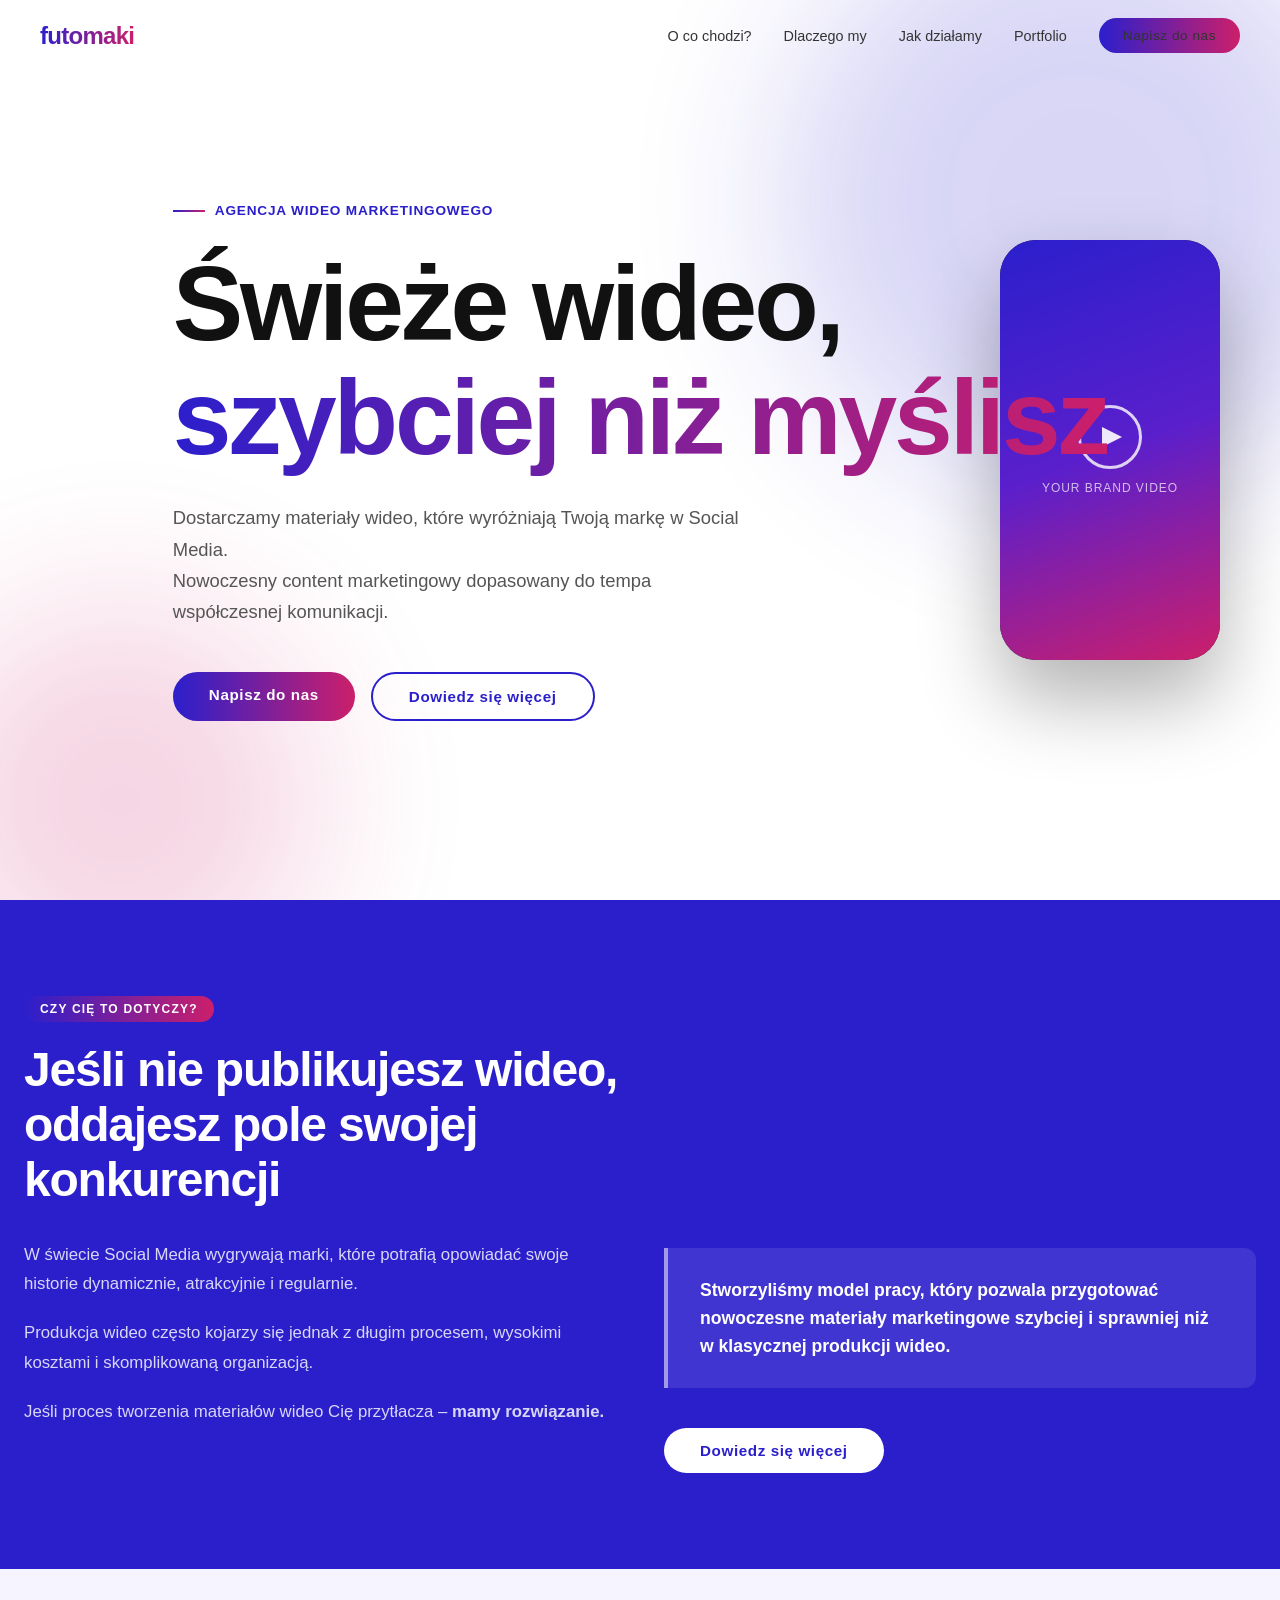
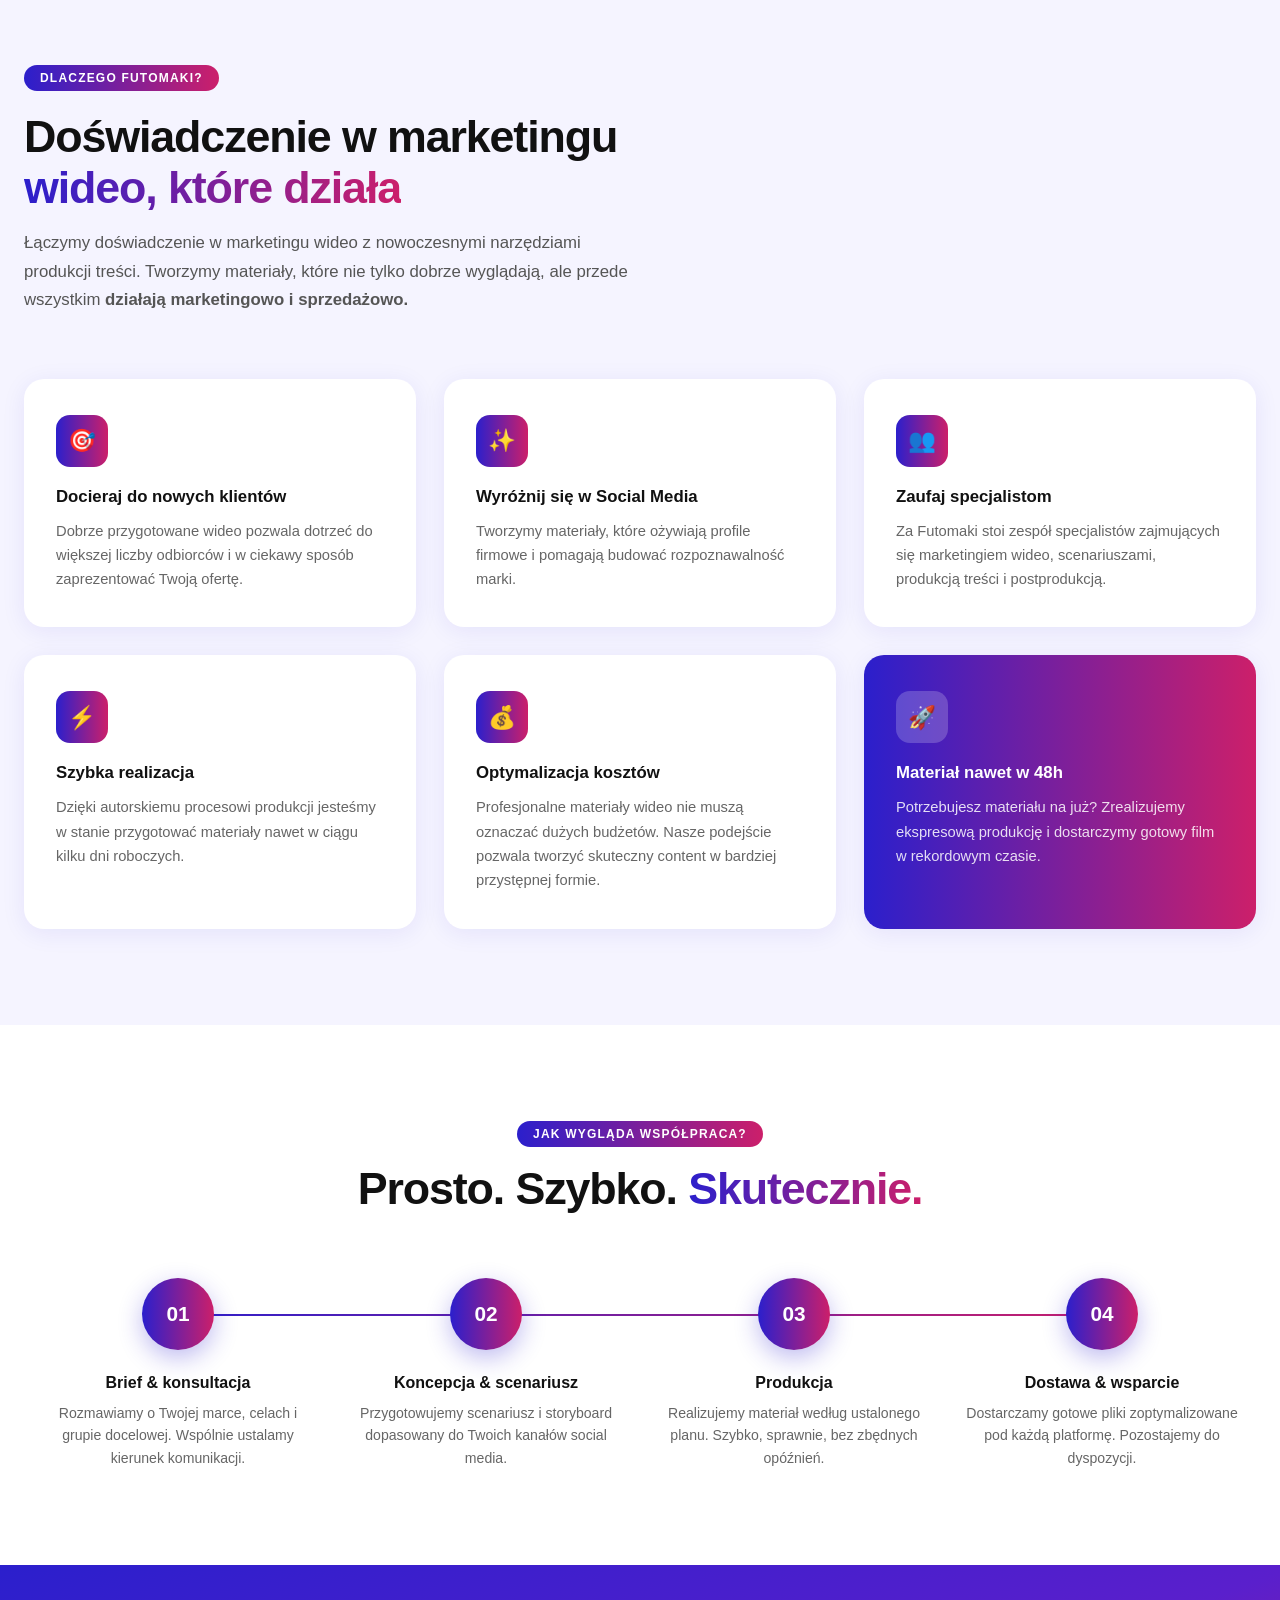
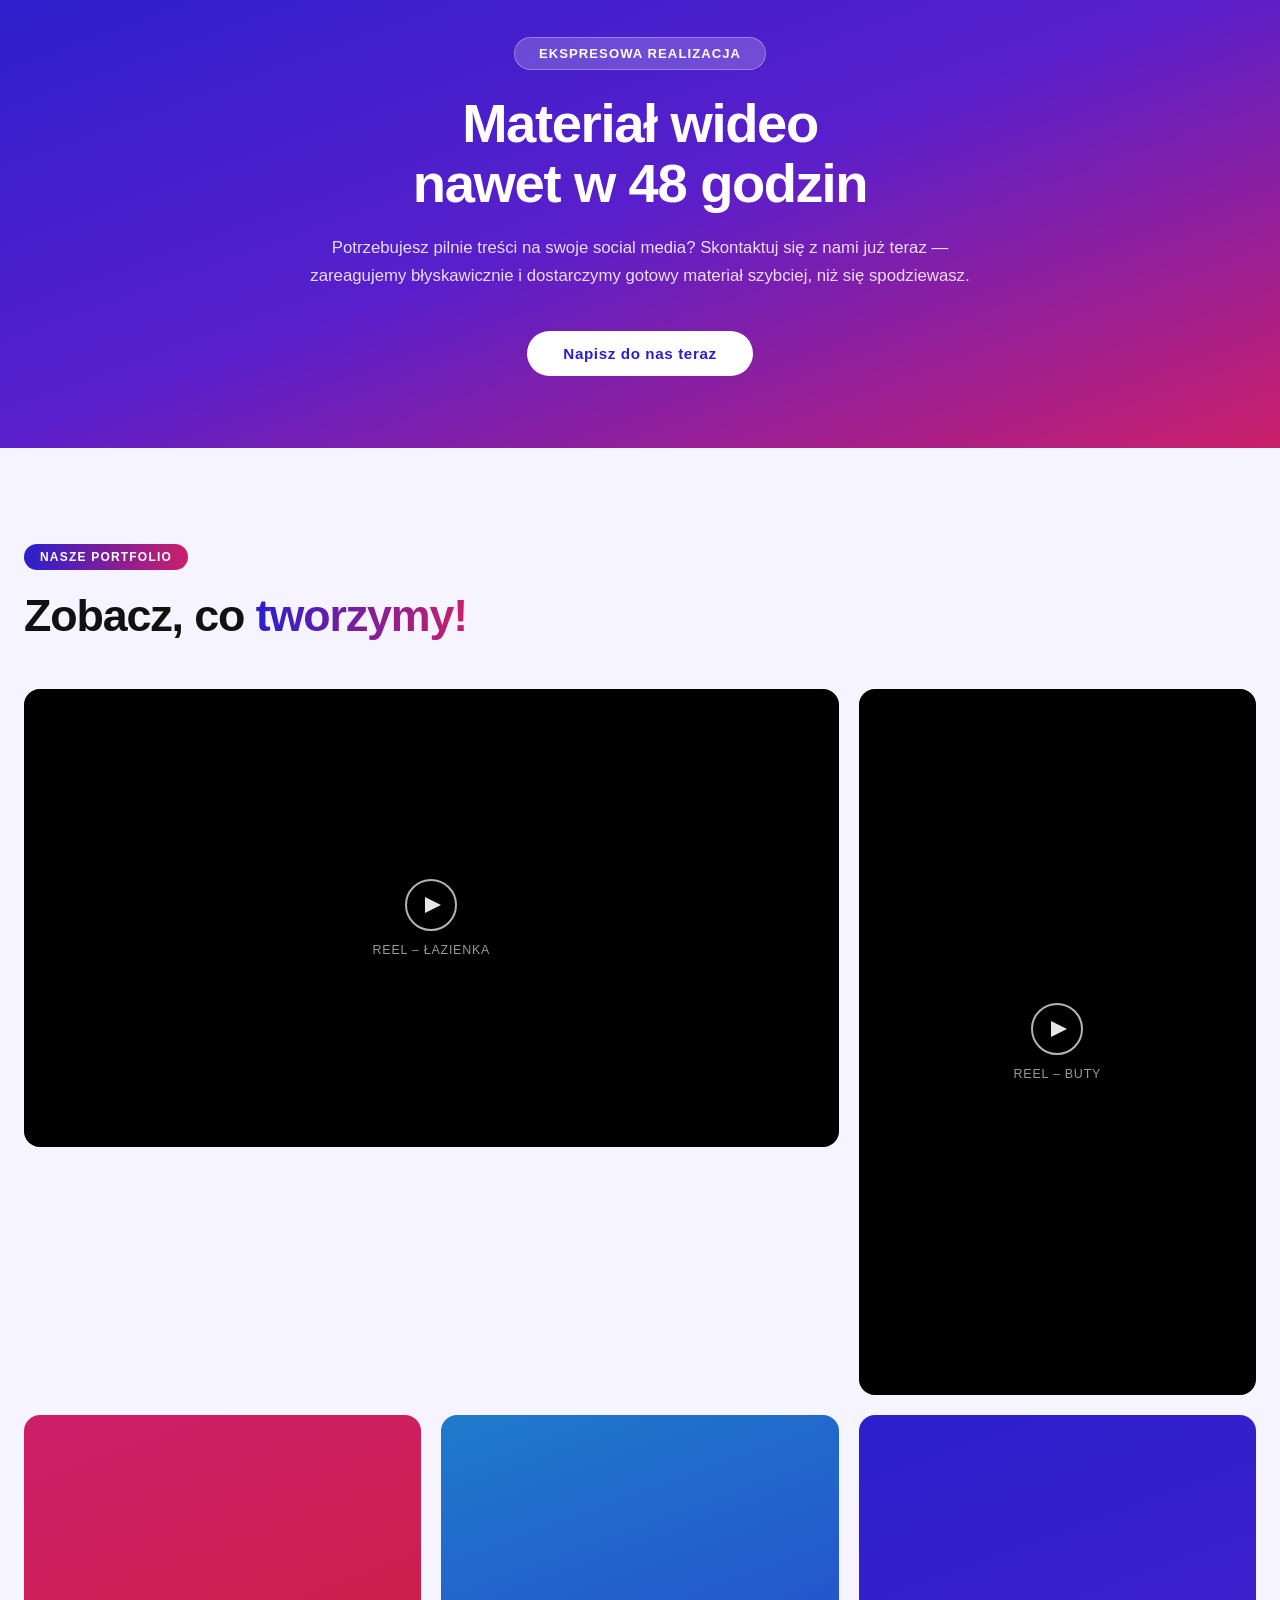
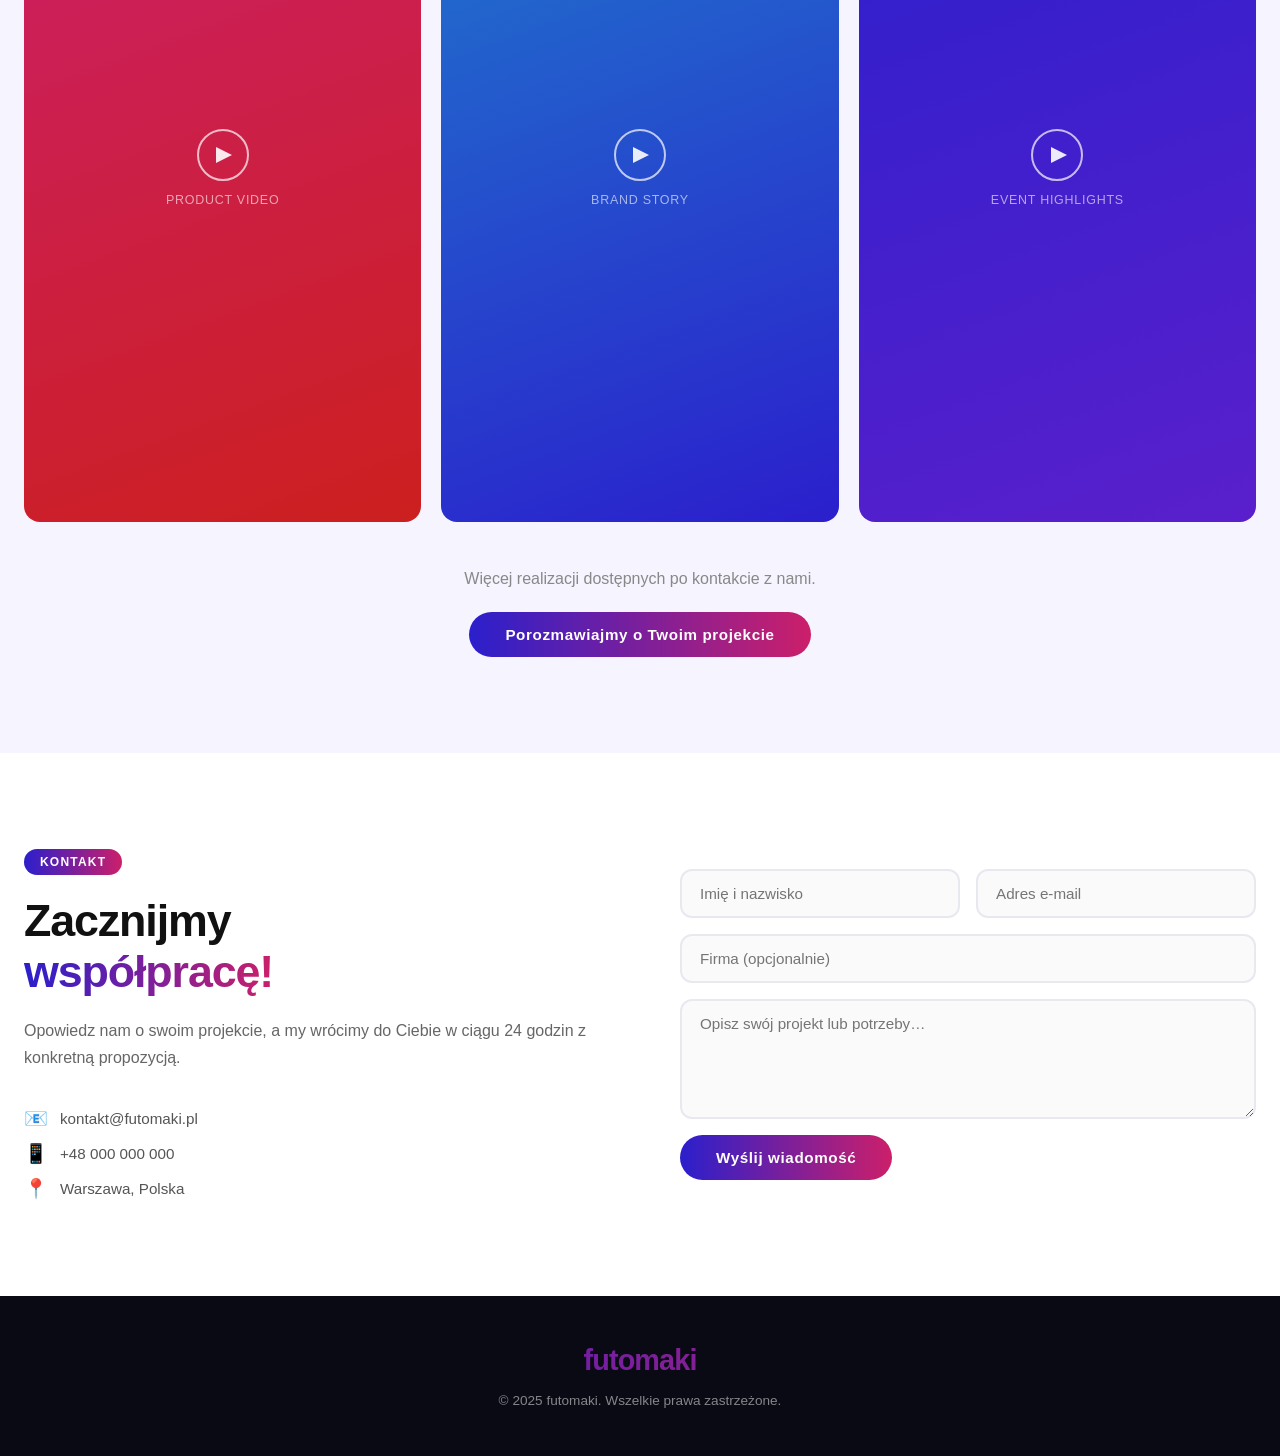
==== commit a70fd8dd: "Add buty portfolio video Co-Authored-By: Claude Sonnet 4.6 <noreply@anthropic.com>" ====
--- a/index.html
+++ b/index.html
@@ -752,10 +752,16 @@
           <span class="portfolio-label">Reel – łazienka</span>
         </div>
       </div>
-      <div class="portfolio-item reveal" style="transition-delay:0.1s;">
-        <div class="portfolio-thumb" style="background:linear-gradient(160deg,#5A1FCC,#CC1F6A);">
+      <div class="portfolio-item reveal" style="background:#000;aspect-ratio:9/16;transition-delay:0.1s;" id="reel2" onclick="playReel(this)">
+        <video
+          src="portfolio/buty_portfolio.mp4"
+          playsinline
+          loop
+          style="width:100%;height:100%;object-fit:cover;display:block;"
+        ></video>
+        <div class="portfolio-thumb" style="position:absolute;inset:0;background:rgba(0,0,0,0.35);">
           <div class="play-icon"></div>
-          <span class="portfolio-label">Social Media Ad</span>
+          <span class="portfolio-label">Reel – buty</span>
         </div>
       </div>
       <div class="portfolio-item reveal" style="transition-delay:0.2s;">
